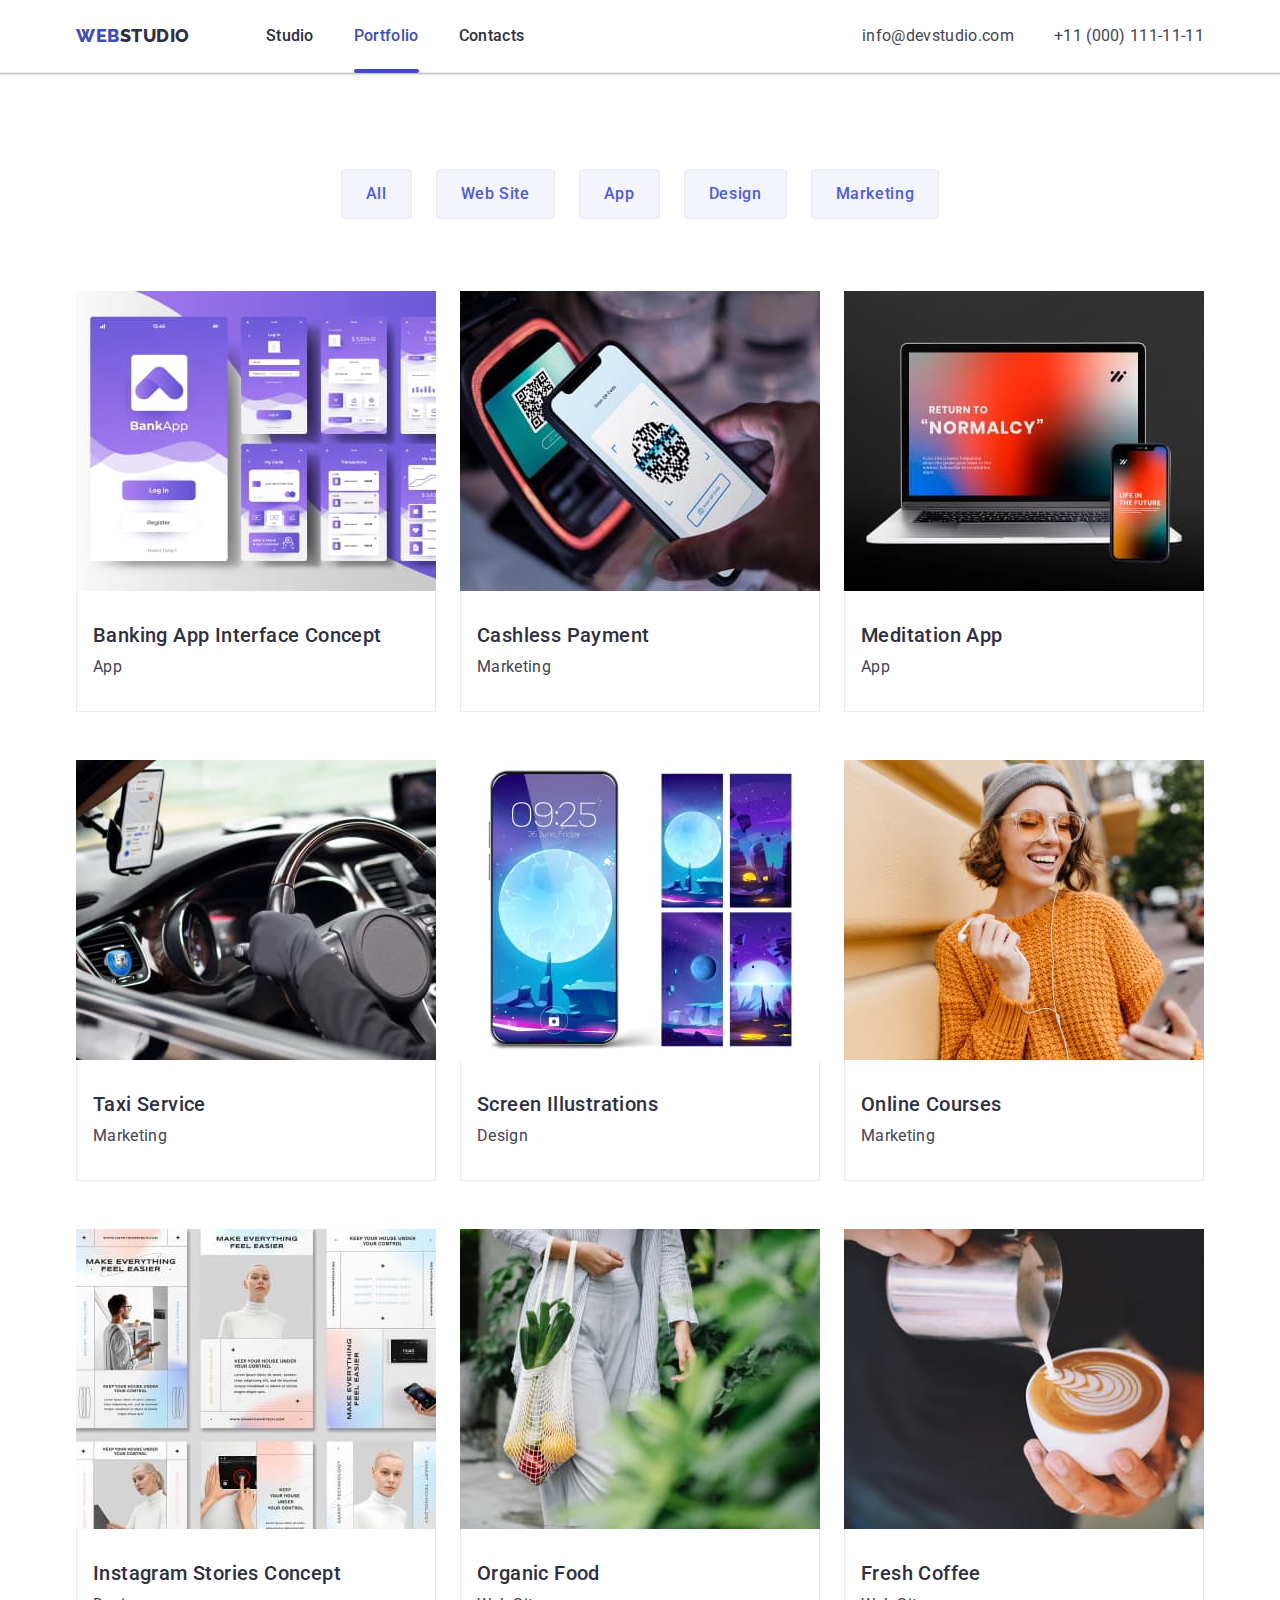
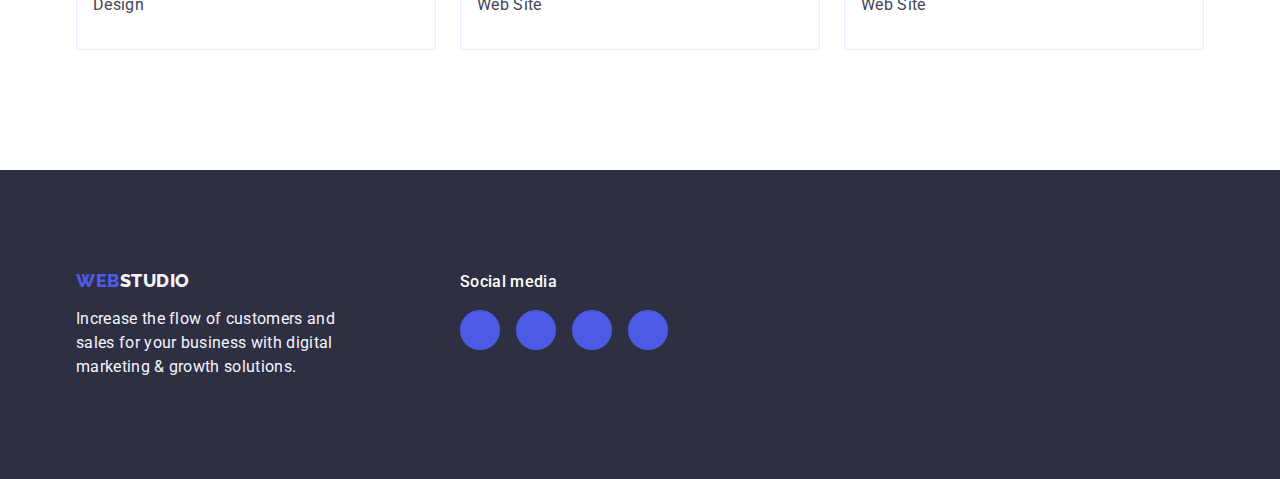
==== portfolio.html @ 86d5fe9a "Initial commit" ====
<!DOCTYPE html>
<html lang="en">

<head>
    <meta charset="UTF-8">
    <meta name="viewport" content="width=device-width, initial-scale=1.0">
    <title>Portfolio</title>
    <link rel="stylesheet" href="https://prnt.sc/MyWbBR4emvh_">
    <link rel="stylesheet"
        href="https://cdnjs.cloudflare.com/ajax/libs/modern-normalize/2.0.0/modern-normalize.min.css">
    <link rel="stylesheet" href="./css/styles.css">
    <link rel="preconnect" href="https://fonts.googleapis.com">
    <link rel="preconnect" href="https://fonts.gstatic.com" crossorigin>
    <link href="https://fonts.googleapis.com/css2?family=Raleway:wght@800&family=Roboto:wght@400;500;700&display=swap"
        rel="stylesheet">

<body>
    <header class="header list">
        <div class="header-container container">
            <nav class="header-nav list">
                <a class="header-logo-one link" href="./index.html">Web<span class="header-logo-two">Studio</span></a>
                <ul class="header-menu list">
                    <li class="header-menu-item link"><a class="header-menu-link link" href="./index.html">Studio</a>
                    </li>
                    <li class="header-menu-item link"><a class="header-menu-link current link"
                            href="./portfolio.html">Portfolio</a></li>
                    <li class="header-menu-item link"><a class="header-menu-link link" href="">Contacts</a></li>
                </ul>
            </nav>
            <address class="header-address">
                <ul class="header-list-address list">
                    <li class="header-address-item list"><a class="header-address-link link"
                            href="mailto:info@devstudio.com">info@devstudio.com</a>
                    </li>
                    <li class="header-address-item list"><a class="header-address-link link"
                            href="tel:+110001111111">+11 (000)
                            111-11-11</a>
                    </li>
                </ul>
            </address>
        </div>
    </header>
    <main>
        <section class="section-portfolio">
            <div class="menu-container container">
                <h1 class="visually-hidden">Hidden</h1>
                <ul class="menu-list list">
                    <li class="menu-list-item list"><button type="button" class="button-portfolio">All</button></li>
                    <li class="menu-list-item list"><button type="button" class="button-portfolio">Web Site</button>
                    </li>
                    <li class="menu-list-item list"><button type="button" class="button-portfolio">App</button></li>
                    <li class="menu-list-item list"><button type="button" class="button-portfolio">Design</button></li>
                    <li class="menu-list-item list"><button type="button" class="button-portfolio">Marketing</button>
                    </li>
                </ul>

                <ul class="catalog-list list">
                    <li class="catalog">
                        <a href="#" class="catalog-link link">
                            <div class="catalog-change-container"><img src="./images/banking-app.jpg" alt="interface of apps" width="360"
                                class="catalog-image link"><p class="under-text">14 Stylish and User-Friendly App Design Concepts · Task Manager App · Calorie Tracker App · Exotic Fruit Ecommerce App ·
                                Cloud Storage App</p>
                            </div>
                            <div class="app-container">
                                <h2 class="catalog-offer">Banking App Interface Concept</h2>
                                <p class="text">App</p>
                            </div>
                        </a>
                    </li>
                    <li class="catalog">
                        <a href="#" class="catalog-link link">
                            <div class="catalog-change-container"><img src="./images/cashless-payment.jpg" alt="payment with a phone" width="360"
                                class="catalog-image link"><p class="under-text">14 Stylish and User-Friendly App Design Concepts · Task Manager App · Calorie Tracker App · Exotic Fruit Ecommerce App ·
                                Cloud Storage App</p>
                            </div>
                            <div class="app-container">
                                <h2 class="catalog-offer">Cashless Payment</h2>
                                <p class="text">Marketing</p>
                            </div>
                        </a>
                    </li>
                    <li class="catalog">
                        <a href="#" class="catalog-link link">
                            <div class="catalog-change-container"><img src="./images/meditation.jpg" alt="app on laptop to meditate" width="360"
                                class="catalog-image link"><p class="under-text">14 Stylish and User-Friendly App Design Concepts · Task Manager App · Calorie Tracker App · Exotic
                                    Fruit Ecommerce App ·
                                    Cloud Storage App</p>
                            </div>
                            <div class="app-container">
                                <h2 class="catalog-offer">Meditation App</h2>
                                <p class="text">App</p>
                            </div>
                        </a>
                    </li>
                    <li class="catalog">
                        <a href="#" class="catalog-link link">
                            <div class="catalog-change-container"><img src="./images/taxi.jpg" alt="driving a taxi" width="360" class="catalog-image link">
                                <p class="under-text">14 Stylish and User-Friendly App Design Concepts · Task Manager App · Calorie Tracker App · Exotic
                                    Fruit Ecommerce App ·
                                    Cloud Storage App</p>
                            </div>
                            <div class="app-container">
                                <h2 class="catalog-offer">Taxi Service</h2>
                                <p class="text">Marketing</p>
                            </div>
                        </a>
                    </li>
                    <li class="catalog">
                        <a href="#" class="catalog-link link">
                            <div class="catalog-change-container"><img src="./images/screen.jpg" alt="four screen illustrations and a mobile" width="360"
                                class="catalog-image link">
                                <p class="under-text">14 Stylish and User-Friendly App Design Concepts · Task Manager App · Calorie Tracker App · Exotic
                                    Fruit Ecommerce App ·
                                    Cloud Storage App</p>
                            </div>
                            <div class="app-container">
                                <h2 class="catalog-offer">Screen Illustrations</h2>
                                <p class="text">Design</p>
                            </div>
                        </a>
                    </li>
                    <li class="catalog">
                        <a href="#" class="catalog-link link">
                            <div class="catalog-change-container"><img src="./images/online-courses.jpg" alt="a woman studying online" width="360"
                                class="catalog-image link">
                                <p class="under-text">14 Stylish and User-Friendly App Design Concepts · Task Manager App · Calorie Tracker App · Exotic
                                    Fruit Ecommerce App ·
                                    Cloud Storage App</p>
                            </div>
                            <div class="app-container">
                                <h2 class="catalog-offer">Online Courses</h2>
                                <p class="text">Marketing</p>
                            </div>
                        </a>
                    </li>
                    <li class="catalog">
                        <a href="#" class="catalog-link link">
                            <div class="catalog-change-container"><img src="./images/instagram.jpg" alt="Instagram greed" width="360" class="catalog-image link">
                            <p class="under-text">14 Stylish and User-Friendly App Design Concepts · Task Manager App · Calorie Tracker App · Exotic
                                Fruit Ecommerce App ·
                                Cloud Storage App</p>
                            </div>
                            <div class="app-container">
                                <h2 class="catalog-offer">Instagram Stories Concept</h2>
                                <p class="text">Design</p>
                            </div>
                        </a>
                    </li>
                    <li class="catalog">
                        <a href="#" class="catalog-link link">
                            <div class="catalog-change-container"><img src="./images/organic-food.jpg" alt="a woman carrying organic food" width="360"
                                class="catalog-image link">
                                <p class="under-text">14 Stylish and User-Friendly App Design Concepts · Task Manager App · Calorie Tracker App · Exotic
                                    Fruit Ecommerce App ·
                                    Cloud Storage App</p>
                            </div>
                            <div class="app-container">
                                <h2 class="catalog-offer">Organic Food</h2>
                                <p class="text">Web Site</p>
                            </div>
                        </a>
                    </li>
                    <li class="catalog">
                        <a href="#" class="catalog-link link">
                            <div class="catalog-change-container"><img src="./images/fresh-coffee.jpg" alt="coffee with milk" width="360" class="catalog-image link">
                            <p class="under-text">14 Stylish and User-Friendly App Design Concepts · Task Manager App · Calorie Tracker App · Exotic
                                Fruit Ecommerce App ·
                                Cloud Storage App</p>
                            </div>
                            <div class="app-container">
                                <h2 class="catalog-offer">Fresh Coffee</h2>
                                <p class="text">Web Site</p>
                            </div>
                        </a>
                    </li>
                </ul>
            </div>
        </section>
    </main>

    <footer class="footer">
        <div class="footer-container container">
            <div class="footer-logo-division">
                <a class="footer-logo-one link" href="./index.html">Web<span class="footer-logo-two">Studio</span></a>
                <p class="footer-paragraph">Increase the flow of customers and sales for your business with digital
                    marketing &
                    growth solutions.</p>
            </div>
            <div class="socials-footer-container">
                <p class="socials-text">Social media</p>
                <ul class="socials-footer-list list">
                    <li class="socials-footer-icon">
                        <a href="#" class="socials-footer-link" target="_blank"><svg class="network-footer-icon"
                                width="24" height="24">
                                <use href="./images/icons.svg#icon-Ellipse-6"></use>
                            </svg>
                        </a>
                    </li>
                    <li class="socials-footer-icon">
                        <a href="#" class="socials-footer-link" target="_blank"><svg class="network-footer-icon"
                                width="24" height="24">
                                <use href="./images/icons.svg#icon-Ellipse-5"></use>
                            </svg>
                        </a>
                    </li>
                    <li class="socials-footer-icon">
                        <a href="#" class="socials-footer-link" target="_blank"><svg class="network-footer-icon"
                                width="24" height="24">
                                <use href="./images/icons.svg#icon-Ellipse-4"></use>
                            </svg>
                        </a>
                    </li>
                    <li class="socials-footer-icon">
                        <a href="#" class="socials-footer-link" target="_blank"><svg class="network-footer-icon"
                                width="24" height="24">
                                <use href="./images/icons.svg#icon-Ellipse-7"></use>
                            </svg>
                        </a>
                    </li>
                </ul>
            </div>
        </div>
    </footer>
    <div data-modal="" class="modal-container is-hidden">
        <div class="modal">
            <button type="button" data-modal-close class="modal-button">
                <svg class="modal-icon" width="8" height="8">
                    <use href="./images/icons.svg#icon-close"></use>
                </svg>
            </button>
        </div>
    </div>
    <script src="./js/modal.js"></script>
    </body>

</html>
---- css/styles.css ----
body {
    font-family: "Roboto", sans-serif;
    color: var(--text-color);
    background-color: var(--background-color);
}

h1,
h2,
h3,
p {
    margin-top: 0;
    margin-bottom: 0;
}

ul {
    margin-top: 0;
    padding-left: 0;
    margin-bottom: 0;
}

.menu-list {
    display: flex;
    justify-content: center;
    gap: 24px;
    margin-bottom: 72px;
}

img {
    display: block;
}

.container {
    padding: 0 15px;
    width: 1158px;
    margin: 0 auto;
}

.visually-hidden {
    position: absolute;
    width: 1px;
    height: 1px;
    margin: -1px;
    border: 0;
    padding: 0;
    outline: 0;
    outline-offset: 0;
    white-space: nowrap;
    clip-path: inset(100%);
    clip: rect(0 0 0 0);
    overflow: hidden;
}

:root {
    --primary-color: #4d5ae5;
    --background-color: #FFFFFF;
    --text-color: #2e2f42;
    --button-background-color: #F4F4FD;
    --list-style: none;
    --font-weight: 500;
    --address-color: #434455;
    --button: #e7e9fc;
    --icon-color:#8e8f99;
    --footer-icon:#f4f4fd;
}

.header-logo-one {
    font-family: "Raleway", sans-serif;
    font-weight: 800;
    font-size: 18px;
    line-height: 1.17;
    letter-spacing: 0.03em;
    text-transform: uppercase;
    margin-right: 76px;
    color: #404bbf;
}

.header {
    border-bottom: 1px solid #E7E9FC;
    box-shadow: 0px 2px 1px rgba(46, 47, 66, 0.08), 0px 1px 1px rgba(46, 47, 66, 0.16), 0px 1px 6px rgba(46, 47, 66, 0.08);
}

.header-logo-two {
    font-family: "Raleway", sans-serif;
    font-weight: 800;
    font-size: 18px;
    line-height: 1.17;
    letter-spacing: 0.03em;
    text-transform: uppercase;
    color: var(--text-color);
}

h3 {
    display: block;
    font-size: 1.17em;
    margin-block-start: 1em;
    margin-block-end: 1em;
    margin-inline-start: 0px;
    margin-inline-end: 0px;
    font-weight: 500;
}

.link {
    text-decoration: none;
}

.header-menu {
    display: flex;
    gap: 40px;
}

.header-nav {
    display: flex;
    align-items: center;
    text-align: left;
}

.current::after {
    content: '';
    position: absolute;
    left: 0;
    bottom: -1px;
    height: 4px;  
    width: 100%;  
    background-color: #404bbf;
    border-radius: 2px;
}


.header-container {
    display: flex;
    max-width: 1158px;
    width: auto;
    align-items: center;
    justify-content: center;
    text-align: center;
    align-items: center;
}

.header-studio-container {
    max-width: 1158px;
    width: auto;
    align-items: center;
    justify-content: center;
    text-align: center;
}

.header-list-address {
    display: flex;
    gap: 40px;
}

.header-menu-item {
    display: flex;
    font-weight: 500;
    line-height: 1.5;
    color: var(--text-color);
}

.header-menu-item:hover {
    font-weight: 500;
    font-size: 16px;
    line-height: 1.5;
    letter-spacing: 0.02em;
    color: #2e2f42;
}

.button-portfolio {
    display: flex;
    border: 1px solid var(--button);
    width: auto;
    border-radius: 4px;
    padding: 12px 24px 12px 24px;
    color: #4D5AE5;
    font-size: 16px;
    font-weight: 500;
    cursor: pointer;
    text-align: center;
    background-color: var(--button-background-color);
    font-family: "Roboto", sans-serif;
    line-height: 1.5;
    letter-spacing: 0.04em;
    transition: color 250ms cubic-bezier(0.4, 0, 0.2, 1),
        background-color 250ms cubic-bezier(0.4, 0, 0.2, 1),
        border-color 250ms cubic-bezier(0.4, 0, 0.2, 1),
        box-shadow 250ms cubic-bezier(0.4, 0, 0.2, 1);
}

.list {
    list-style: none;
}

.header-menu-link {
    letter-spacing: 0.02em;
    padding: 24px 0 24px;
    display: block;
    transition: color 250ms cubic-bezier(0.4, 0, 0.2, 1);
    position: relative;
    color: #2E2F42;
    width: 100%;
}
.header-menu-link.current {
    color: #404bbf;
}

.header-menu-link:hover,
.header-menu-link:focus {
    color: #404bbf;
}

.header-address-item {
    color: var(--address-color);
    line-height: 1.5;
    letter-spacing: 0.02em;
    font-style: normal;
}

.header-address-link {
    letter-spacing: 0.02em;
    color: var(--address-color);
    text-decoration: none;
    font-style: normal;
    display: block;
    padding-top: 24px;
    padding-bottom: 24px;
    transition: color 250ms cubic-bezier(0.4, 0, 0.2, 1);
}

.header-address-item:hover {
    color: #404bbf;
}

.header-address-link:hover {
    color: #404bbf;
}

.header-address-link:focus {
    color: #404bbf;
}

.address {
    font-style: normal;
}

.text {
    color: #434455;
    line-height: 1.5;
    letter-spacing: 0.02em;
    justify-content: left;
    text-align: left;
    margin-bottom: 0;
}

.section-portfolio {
    padding-top: 96px;
    padding-bottom: 120px;
}

.text-team {
    color: #434455;
    size: 16px;
    line-height: 1.5;
    letter-spacing: 0.02em;
    justify-content: center;
    text-align: center;
    margin-bottom: 8px;
}

.section-one {
    background-color: var(--text-color);
    text-align: center;
    padding: 188px 0 188px;
    background-position: center;
    background-size: cover;
    max-width: 1440px;
    margin: 0 auto;
    background-image: linear-gradient(rgba(46, 47, 66, 0.7),
            rgba(46, 47, 66, 0.7)),url(../images/people-office.jpg);
    background-repeat: no-repeat;
}

.section-two {
    padding: 120px 0 120px;
}

.offer-list-menu {
    display: flex;
    gap: 24px;
}

.section-three {
    padding-bottom: 120px;
}

.section-four {
    background-color: #F4F4FD;
    padding: 120px 0 120px
}

.second-header-team {
    font-size: 36px;
    line-height: 1.11;
    text-align: center;
    letter-spacing: 0.02em;
    text-transform: capitalize;
    color: var(--text-color);
    justify-content: center;
    margin-bottom: 72px;
}

.second-header-customers {
    font-size: 36px;
    line-height: 1.11;
    text-align: center;
    letter-spacing: 0.02em;
    text-transform: capitalize;
    color: var(--text-color);
    justify-content: center;
    margin-bottom: 72px;
}

.offer-list-staff {
    display: flex;
    gap: 24px;
}

.main-header {
    font-size: 56px;
    line-height: 1.07;
    text-align: center;
    justify-content: center;
    letter-spacing: 0.02em;
    color: #ffffff;
    max-width: 496px;
    margin-bottom: 48px;
    margin-left: auto;
    margin-right: auto;

}

.offer-studio-team {
    text-align: center;
    margin-bottom: 8px;
    margin-top: 0;
}

.offer-studio {
    margin-bottom: 0px;
    color: #2E2F42;
    font-size: 20px;
    font-weight: 500;
    line-height: 1.2;
    /* 24/20 */
    letter-spacing: 0.02em;
    text-align: left;
    justify-content: center;
}

.button-portfolio:hover {
    background: #404BBF;
    border: 1px solid transparent;
    font: #FFFFFF;
    box-shadow: 0px 3px 1px rgba(0, 0, 0, 0.1), 0px 2px 1px rgba(0, 0, 0, 0.08), 0px 2px 2px rgba(0, 0, 0, 0.12);
    color: #FFFFFF;
    /* Text color when hovering */
}

.button-portfolio:focus {
    color: #FFFFFF;
    border: 1px solid transparent;
    background-color: #404BBF;
    box-shadow: 0px 3px 1px rgba(0, 0, 0, 0.1), 0px 2px 1px rgba(0, 0, 0, 0.08), 0px 2px 2px rgba(0, 0, 0, 0.12);
}


.header-address {
    font-style: normal;
    margin-left: auto;
}

.strategy-container{
    display: flex;
    align-items: center;
    justify-content: center;
    height: 112px;
    background-color: #f4f4fd;
    border-radius: 4px;
    margin-bottom: 8px;
}
.button-web-studio {
    display: block;
    background-color: #4D5AE5;
    font-family: "Roboto", sans-serif;
    font-weight: 500;
    font-size: 16px;
    line-height: 1.5;
    letter-spacing: 0.04em;
    transition: background-color 250ms cubic-bezier(0.4, 0, 0.2, 1);
    color: #ffffff;
    cursor: pointer;
    min-width: 169px;
    height: 56px;
    border: none;
    border-radius: 4px;
    margin-left: auto;
    margin-right: auto;
}

.button-web-studio:hover {
    background-color: #404BBF;
}

.button-web-studio:focus {
    background-color: #404BBF;
}

.footer-paragraph {
    line-height: 1.5;
    letter-spacing: 0.02em;
    max-width: 264px;
    margin-bottom: 0;
}

.team-member-list {
    background-color: #FFFFFF;
    width: calc((100% - 72px) / 4);
    border-radius: 0px 0px 4px 4px;
    box-shadow: 0px 1px 6px rgba(46, 47, 66, 0.08),
        0px 1px 1px rgba(46, 47, 66, 0.16),
        0px 2px 1px rgba(46, 47, 66, 0.08);
}

.team-member {
    gap: 24px;
    display: flex;
}

.main-header-portfolio {
    display: none;
}

.offer-list {
    width: calc((100% - 72px) / 4)
}

.offer-list-item {
    width: calc((100% - 48px) / 3);
}

.team-container {
    padding: 32px 0;
}

.offer-photo-container {
    background-color: #F4F4FD;
    text-align: center;
    justify-content: center;
    flex-direction: row;
}

.catalog {
    width: calc((100% - 48px) / 3);
    transition: box-shadow 250ms cubic-bezier(0.4, 0, 0.2, 1);
    display: block;  

}
.catalog-link{
    display: block;
    transition: box-shadow 250ms cubic-bezier(0.4, 0, 0.2, 1);
}
.catalog-link:hover, 
.catalog-link:focus {
    box-shadow: 0px 1px 6px rgba(46, 47, 66, 0.08), 0px 1px 1px rgba(46, 47, 66, 0.16), 0px 2px 1px rgba(46, 47, 66, 0.08); 
    
}

.catalog-list {
    display: flex;
    column-gap: 24px;
    flex-wrap: wrap;
    row-gap: 48px;
}
.catalog-change-container{
    position: relative;
    overflow: hidden;
}

.app-container {
    padding: 32px 16px;
    border: 1px solid #e7e9fc;
    border-top: none;
}

.catalog-offer {
    font-weight: 500;
    font-size: 20px;
    line-height: 1.2;
    letter-spacing: 0.02em;
    color: var(--text-color);
    margin-bottom: 8px
}


.customer-icons-list {
    display: flex;
    gap: 24px;
    justify-content: center;
    text-align: center;
}
.under-text {
    position: absolute;
    top: 0;
    font-size: 16px;
    line-height: 1.5;
    letter-spacing: 0.02em;
    color: var(--footer-icon);
    padding: 40px 32px;
    background-color: #4d5ae5;
    height: 100%;
    width: 100%;
    transform: translateY(100%);
    transition: transform 250ms cubic-bezier(0.4, 0, 0.2, 1);
}
.customers-item{
   height: 88px;
   width:calc((100%-120px) / 6);
   color: var(--icon-color);
}

.customers-link {
    border: 1px solid rgba(142, 143, 153, 1);
    border-radius: 4px;
    width: 100%;
    height: 100%;
    justify-content: center;
    display: flex;
    fill: currentColor;
    align-items: center;
    transition: border-color 250ms cubic-bezier(0.4, 0, 0.2, 1),
        color 250ms cubic-bezier(0.4, 0, 0.2, 1);
    color:var(--icon-color)
}

.customers-link:hover, .customers-link:focus{
    border-color: #404bbf;
    color: #404bbf;
}

.customers{
    padding-top: 120px;
    padding-bottom: 120px;
}
.footer {
    color: #F4F4FD;
    size: 16px;
    line-height: 133.333333%;
    background-color: #2E2F42;
    padding: 100px 0 100px;
}
.socials-icons{
    display: flex;
    justify-content: center;
    margin: 0;
    gap: 24px;
}
.social-item {
    width: 40px;
    height: 40px;
}

.social-media{
    width: 100%;
    height: 100%;
    background-color:var(--primary-color);
    border-radius: 50%;
    display: flex;
    align-items: center;
    justify-content: center;
    transition: background-color 250ms cubic-bezier(0.4, 0, 0.2, 1);
}
.social-media:hover{
    background-color: #404bbf;
}
.social-media:focus{
    background-color: #404bbf;
}
.footer-logo-one {
    color: #4D5AE5;
    font-family: "Raleway", sans-serif;
    font-weight: 800;
    font-size: 18px;
    line-height: 1.17;
    letter-spacing: 0.03em;
    text-transform: uppercase;
    display: inline-block;
    margin-bottom: 16px;
}

.footer-logo-two {
    color: #f4f4fd;
    font-family: "Raleway", sans-serif;
    font-weight: 800;
    font-size: 18px;
    line-height: 1.17;
    letter-spacing: 0.03em;
    text-transform: uppercase;
}

.footer-container {
    display: flex;
    align-items: baseline;
}
.footer-logo-division {
    margin-right: 120px;
}

.socials-text{
    font-weight: 500;
    font-size: 16px;
    line-height: 1.5;
    letter-spacing: 0.02em;
    color:var(--background-color);
    margin-bottom: 16px;
}


.socials-footer-link {
    width: 100%;
    height: 100%;
    background-color: #4d5ae5;
    border-radius: 50%;
    display: flex;
    align-items: center;
    justify-content: center;
    transition: background-color 250ms cubic-bezier(0.4, 0, 0.2, 1);
    text-decoration: none;
    color: #ffffff;
}


.socials-footer-link:hover,
.socials-footer-link:focus {
    background-color: #31d0aa;
}



.socials-footer-list{
    display: flex;
    gap: 16px;
    width: 100%;
}

.socials-footer-icon {
    width: 40px;
    height: 40px;
}
.modal-container{
    position: fixed;
    top: 0;
    left: 0;
    width: 100%;
    height: 100%;
    background-color: rgba(46, 47, 66, 0.4);
    transition: opacity 250ms cubic-bezier(0.4, 0, 0.2, 1), visibility 250ms cubic-bezier(0.4, 0, 0.2, 1);
}
.is-hidden{
    opacity: 0;
    visibility: hidden;
    pointer-events: none;
}

.modal-button:focus {
    background-color: #404bbf;
    border: none;
    outline: none;
    fill: #ffffff;
}
.modal-button:hover {
    background-color: #404bbf;
    border: none;
    fill: #ffffff;
}

.modal-icon {
    transition: fill 250ms cubic-bezier(0.4, 0, 0.2, 1);
}

.modal {
    position: absolute;
    top: 50%;
    left: 50%;
    transform: translate(-50%, -50%) scale(1);
    width: 408px;
    min-height: 584px;
    background: #fcfcfc;
    box-shadow: 0px 1px 1px rgba(0, 0, 0, 0.14), 0px 1px 3px rgba(0, 0, 0, 0.12), 0px 2px 1px rgba(0, 0, 0, 0.2);
    border-radius: 4px;
    transition: transform 250ms cubic-bezier(0.4, 0, 0.2, 1);
}

.modal-button{
    position: absolute;
    top: 24px;
    right: 24px;
    height: 24px;
    width: 24px;
    border-radius: 50%;
    display: flex;
    align-items: center;
    justify-content: center;
    background-color: #e7e9fc;
    border: 1px solid rgba(0, 0, 0, 0.1);
    padding: 0;
    cursor: pointer;
    transition: background-color 250ms cubic-bezier(0.4, 0, 0.2, 1), border 250ms cubic-bezier(0.4, 0, 0.2, 1);
}
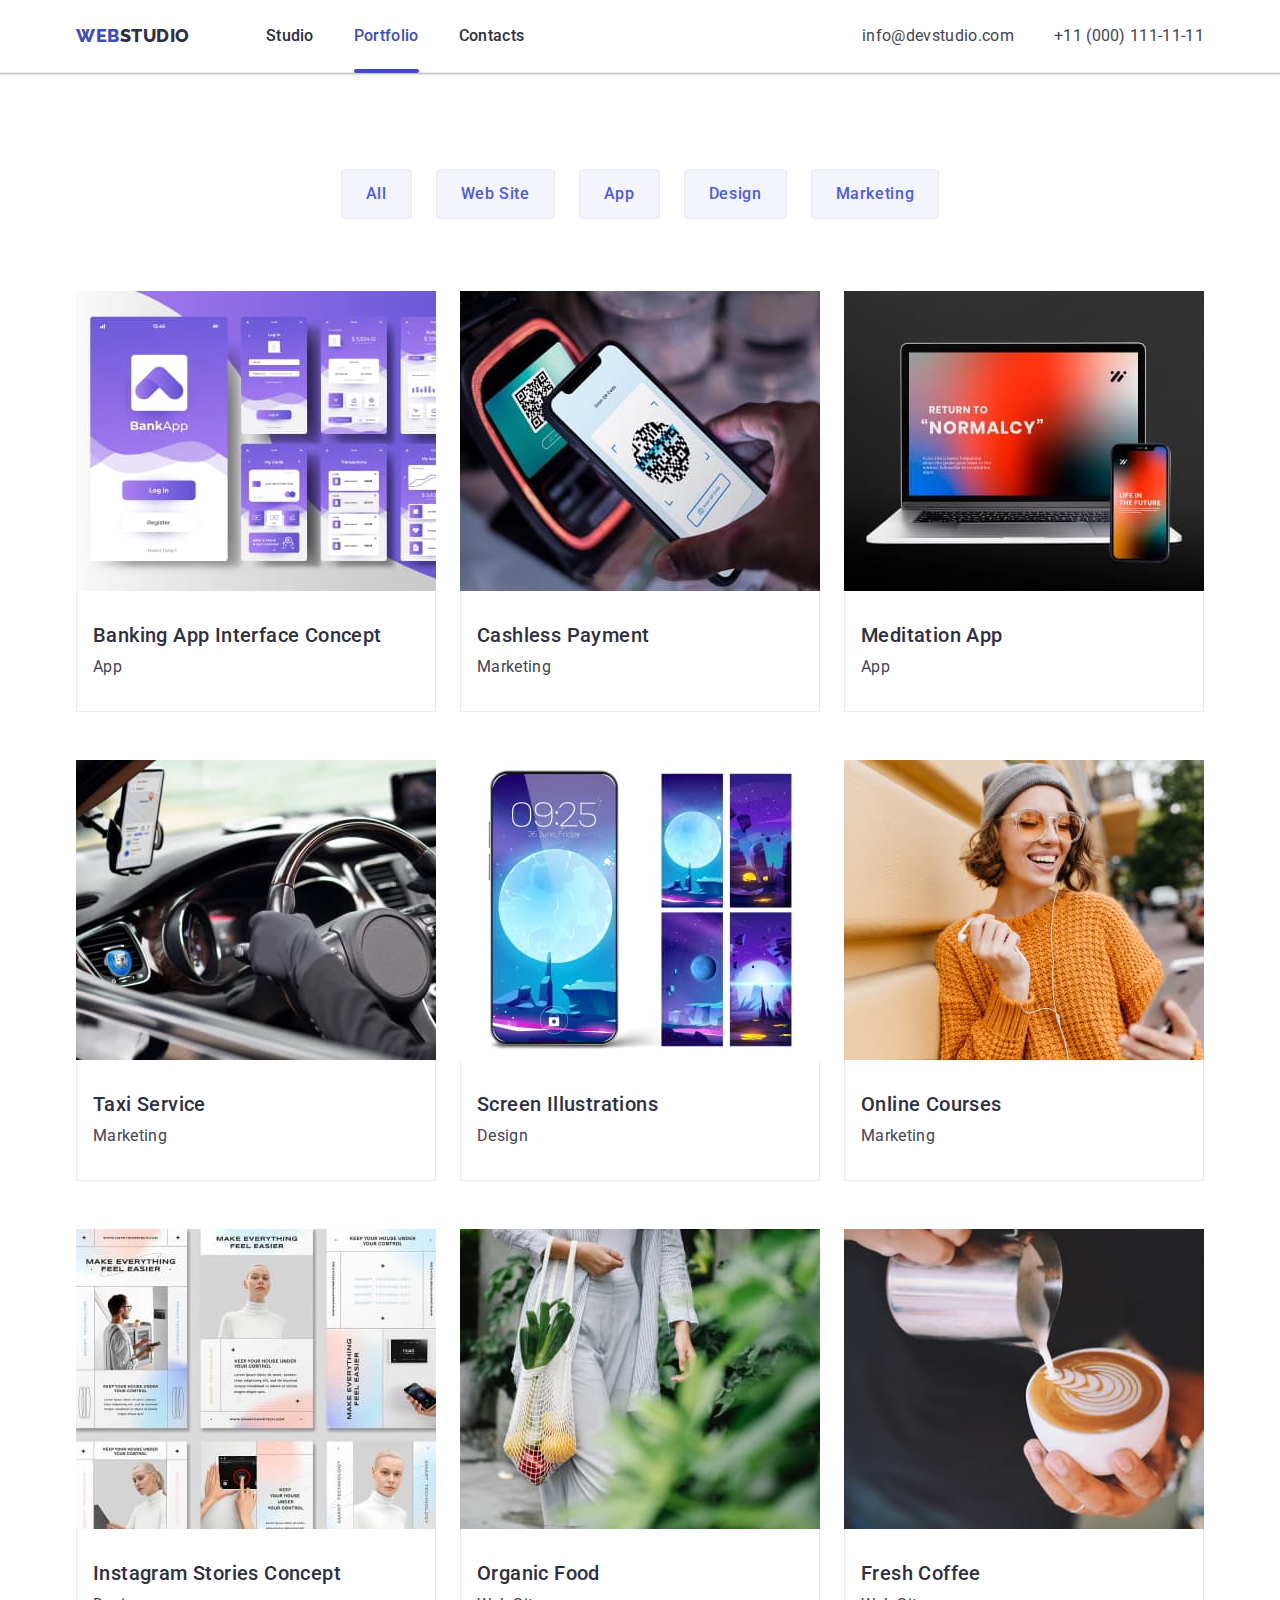
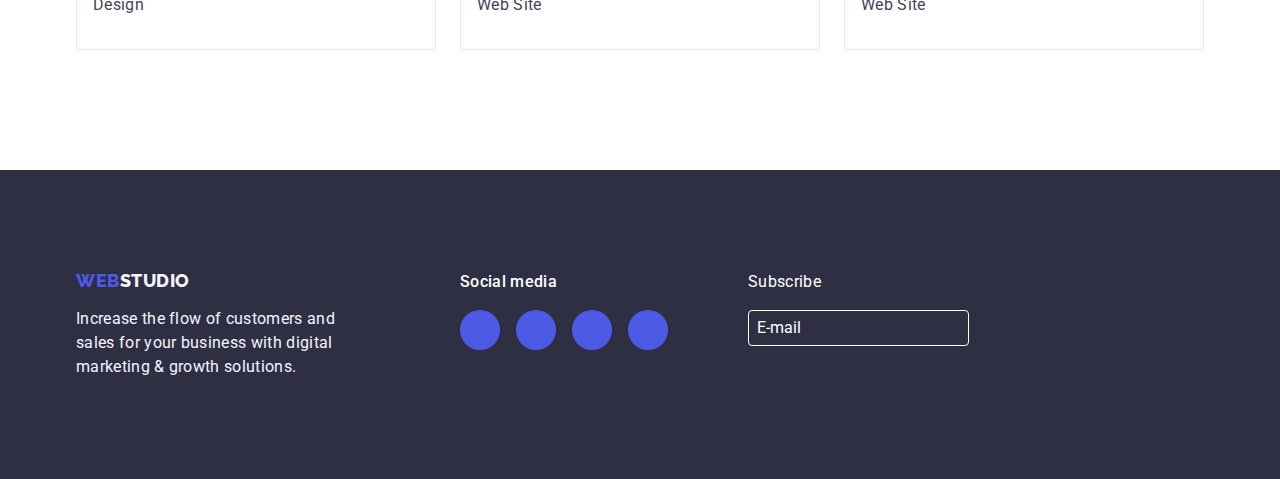
==== commit 14452c9a: "footer help" ====
--- a/portfolio.html
+++ b/portfolio.html
@@ -219,6 +219,10 @@
                     </li>
                 </ul>
             </div>
+            <label class="subscribe">
+                Subscribe
+                <input class="subscribe-field" type="email" name="email" placeholder="E-mail" />
+            </label>
         </div>
     </footer>
     <div data-modal="" class="modal-container is-hidden">
--- a/css/styles.css
+++ b/css/styles.css
@@ -663,6 +663,52 @@
     background-color: rgba(46, 47, 66, 0.4);
     transition: opacity 250ms cubic-bezier(0.4, 0, 0.2, 1), visibility 250ms cubic-bezier(0.4, 0, 0.2, 1);
 }
+
+.subscribe {
+    display: flex;
+    flex-direction: column;
+    margin-left: 80px;
+    gap: 16px;
+    font-size: 16px;
+    line-height: 1.5;
+    letter-spacing: 0.02em;
+    color: var(--background-color);
+}
+
+.subscribe-field {
+    background-color: #2E2F42;
+    border: 1px solid #FFFFFF;
+    border-radius: 4px;
+    padding: 8px;
+    font-weight: 400;
+}
+
+.subscribe-field::placeholder {
+    color: #FFFFFF;
+}
+
+.subscribe-button {
+    border: 1px;
+    border-radius: 4px;
+    background-color: #4D5AE5;
+    color: #FFFFFF;
+    display: block;
+    font-family: "Roboto", sans-serif;
+    font-weight: 500;
+    font-size: 16px;
+    line-height: 1.5;
+    letter-spacing: 0.04em;
+    transition: background-color 250ms cubic-bezier(0.4, 0, 0.2, 1);
+    cursor: pointer;
+    padding-bottom: 8px;
+    padding-left: 24px;
+    padding-right: 16px;
+    padding-top: 8px
+}
+
+.subscribe-form{
+    display:flex;
+}
 .is-hidden{
     opacity: 0;
     visibility: hidden;
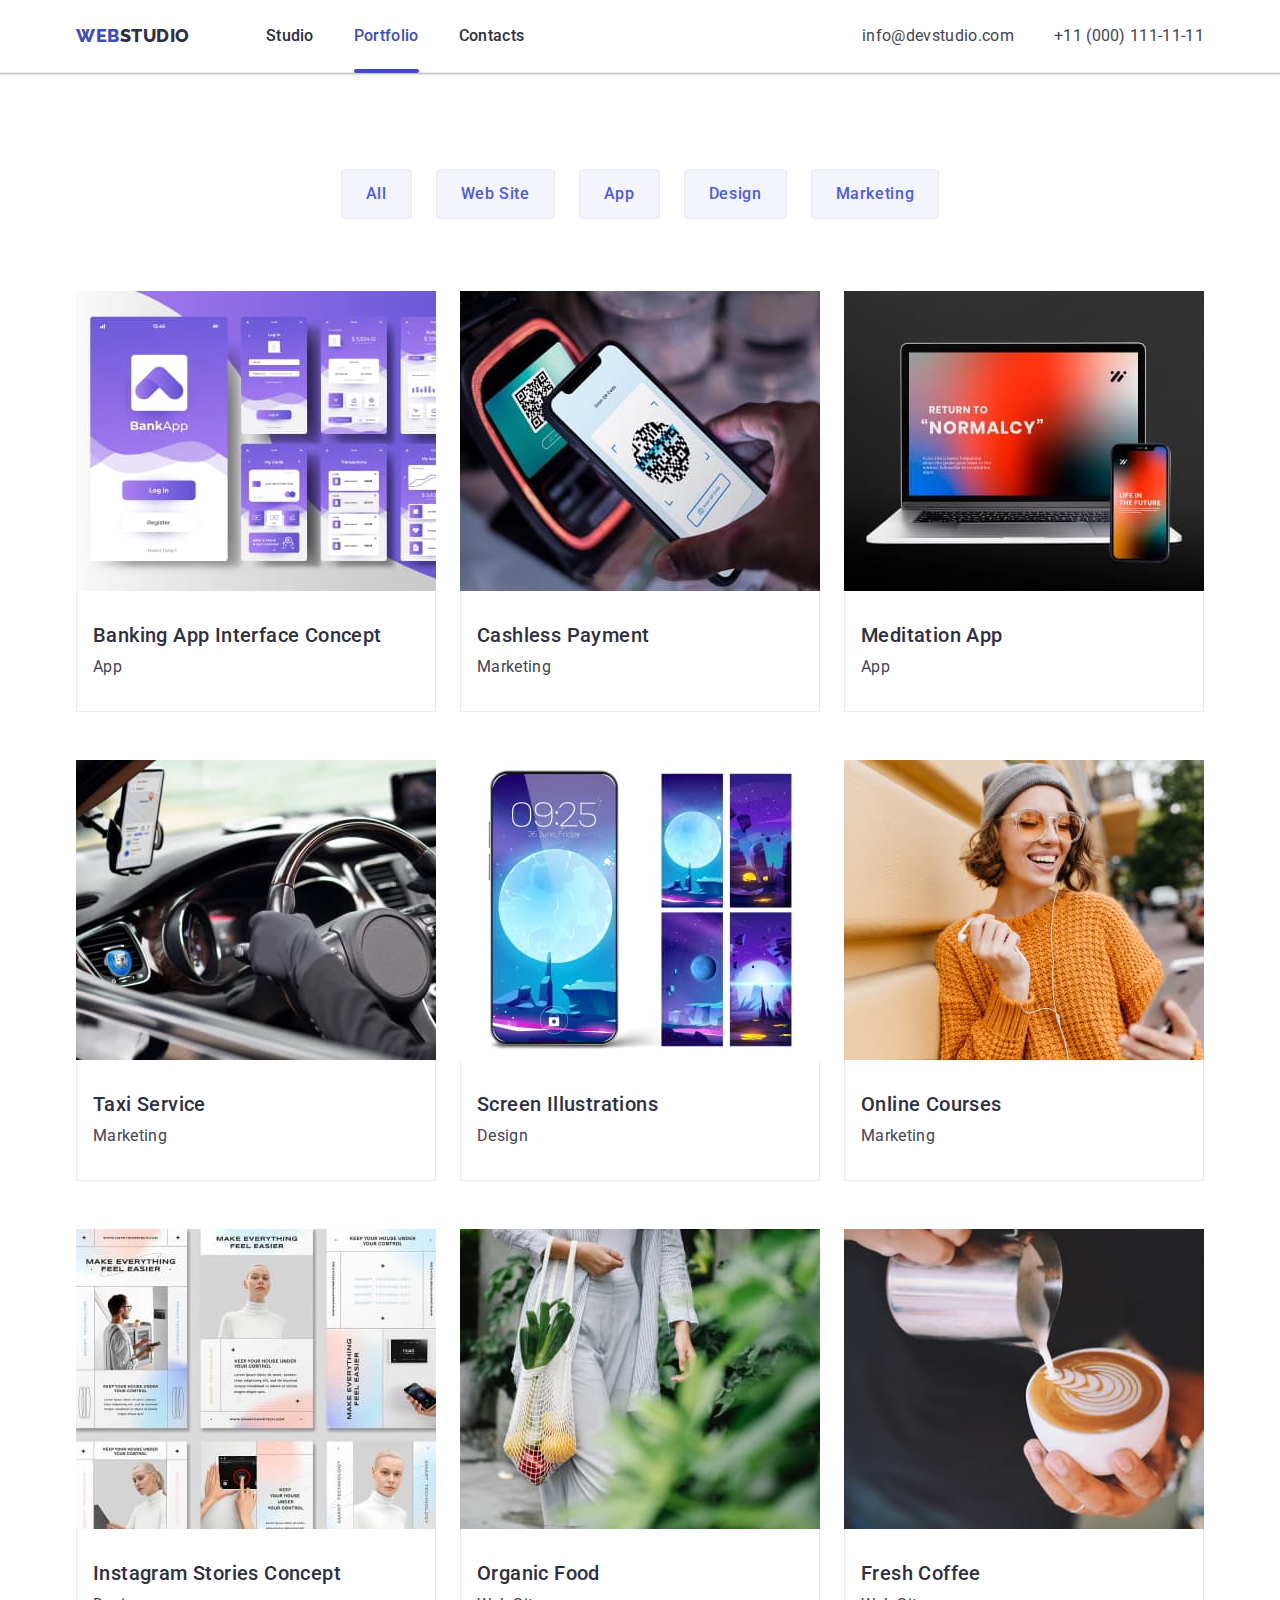
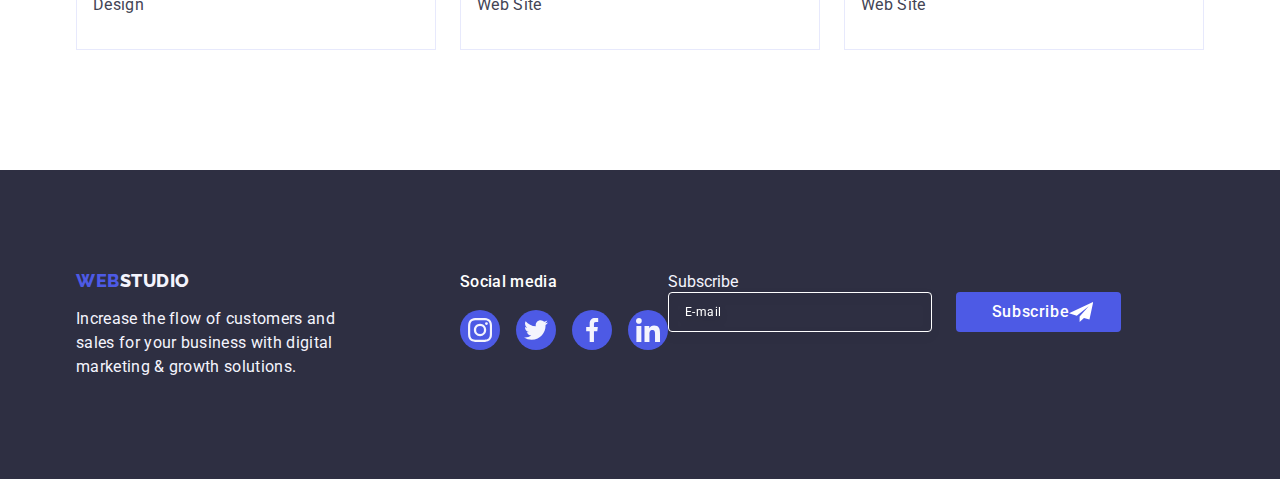
==== commit c0ff81b2: "subscribe field" ====
--- a/portfolio.html
+++ b/portfolio.html
@@ -190,39 +190,48 @@
                 <p class="socials-text">Social media</p>
                 <ul class="socials-footer-list list">
                     <li class="socials-footer-icon">
-                        <a href="#" class="socials-footer-link" target="_blank"><svg class="network-footer-icon"
-                                width="24" height="24">
-                                <use href="./images/icons.svg#icon-Ellipse-6"></use>
-                            </svg>
-                        </a>
-                    </li>
-                    <li class="socials-footer-icon">
-                        <a href="#" class="socials-footer-link" target="_blank"><svg class="network-footer-icon"
-                                width="24" height="24">
-                                <use href="./images/icons.svg#icon-Ellipse-5"></use>
-                            </svg>
-                        </a>
-                    </li>
-                    <li class="socials-footer-icon">
-                        <a href="#" class="socials-footer-link" target="_blank"><svg class="network-footer-icon"
-                                width="24" height="24">
-                                <use href="./images/icons.svg#icon-Ellipse-4"></use>
-                            </svg>
-                        </a>
-                    </li>
-                    <li class="socials-footer-icon">
-                        <a href="#" class="socials-footer-link" target="_blank"><svg class="network-footer-icon"
-                                width="24" height="24">
-                                <use href="./images/icons.svg#icon-Ellipse-7"></use>
-                            </svg>
-                        </a>
-                    </li>
-                </ul>
-            </div>
-            <label class="subscribe">
-                Subscribe
-                <input class="subscribe-field" type="email" name="email" placeholder="E-mail" />
-            </label>
+                        <a href="#" class="socials-footer-link" target="_blank"><svg class="network-footer-icon" width="24"
+                                height="24">
+                                <use href="./images/icons.svg#icon-instagram-2"></use>
+                            </svg>
+                        </a>
+                    </li>
+                    <li class="socials-footer-icon">
+                        <a href="#" class="socials-footer-link" target="_blank"><svg class="network-footer-icon" width="24"
+                                height="24">
+                                <use href="./images/icons.svg#icon-twitter-1"></use>
+                            </svg>
+                        </a>
+                    </li>
+                    <li class="socials-footer-icon">
+                        <a href="#" class="socials-footer-link" target="_blank"><svg class="network-footer-icon" width="24"
+                                height="24">
+                                <use href="./images/icons.svg#icon-facebook-1">
+                                </use>
+                            </svg>
+                        </a>
+                    </li>
+                    <li class="socials-footer-icon">
+                        <a href="#" class="socials-footer-link" target="_blank"><svg class="network-footer-icon" width="24"
+                                height="24">
+                                <use href="./images/icons.svg#icon-linkedin-1"></use>
+                            </svg>
+                        </a>
+                    </li>
+                </ul>
+            </div>
+            <div class="subscribe-container">
+                <p class="subsribe-text">Subscribe</p>
+                <form class="subscribe-form">
+                    <label class="subscribe">
+                        <input class="subscribe-field" type="email" name="email" placeholder="E-mail" />
+                    </label>
+                    <button class="subscribe-button" type="submit">Subscribe <svg class="send-footer-icon" width="24"
+                            height="24">
+                            <use href="./images/icons.svg#icon-icon-send"></use>
+                        </svg></button>
+                </form>
+            </div>
         </div>
     </footer>
     <div data-modal="" class="modal-container is-hidden">
--- a/css/styles.css
+++ b/css/styles.css
@@ -522,10 +522,18 @@
 }
 .customers-item{
    height: 88px;
-   width:calc((100%-120px) / 6);
+   width: calc((100% - 120px) / 6);
    color: var(--icon-color);
 }
 
+.subscribe-text {
+    margin-bottom: 16px;
+    font-weight: 500;
+    font-size: 16px;
+    line-height: 1.5;
+    letter-spacing: 0.02em;
+    color: #ffffff;
+}
 .customers-link {
     border: 1px solid rgba(142, 143, 153, 1);
     border-radius: 4px;
@@ -664,23 +672,21 @@
     transition: opacity 250ms cubic-bezier(0.4, 0, 0.2, 1), visibility 250ms cubic-bezier(0.4, 0, 0.2, 1);
 }
 
-.subscribe {
-    display: flex;
-    flex-direction: column;
-    margin-left: 80px;
-    gap: 16px;
-    font-size: 16px;
-    line-height: 1.5;
-    letter-spacing: 0.02em;
-    color: var(--background-color);
-}
+
 
 .subscribe-field {
-    background-color: #2E2F42;
+    background-color: transparent;
     border: 1px solid #FFFFFF;
     border-radius: 4px;
-    padding: 8px;
+    width: 264px;
+    height: 40px;
     font-weight: 400;
+    font-size: 12px;
+    line-height: 1.5;
+    letter-spacing: 0.04em;
+    padding-left: 16px;
+    filter: drop-shadow(0px 4px 4px rgba(0, 0, 0, 0.15));
+
 }
 
 .subscribe-field::placeholder {
@@ -692,7 +698,11 @@
     border-radius: 4px;
     background-color: #4D5AE5;
     color: #FFFFFF;
-    display: block;
+    display: flex;
+    justify-content: center;
+    align-items: center;
+    min-width: 165px;
+    height: 40px;
     font-family: "Roboto", sans-serif;
     font-weight: 500;
     font-size: 16px;
@@ -708,6 +718,7 @@
 
 .subscribe-form{
     display:flex;
+    gap: 24px
 }
 .is-hidden{
     opacity: 0;
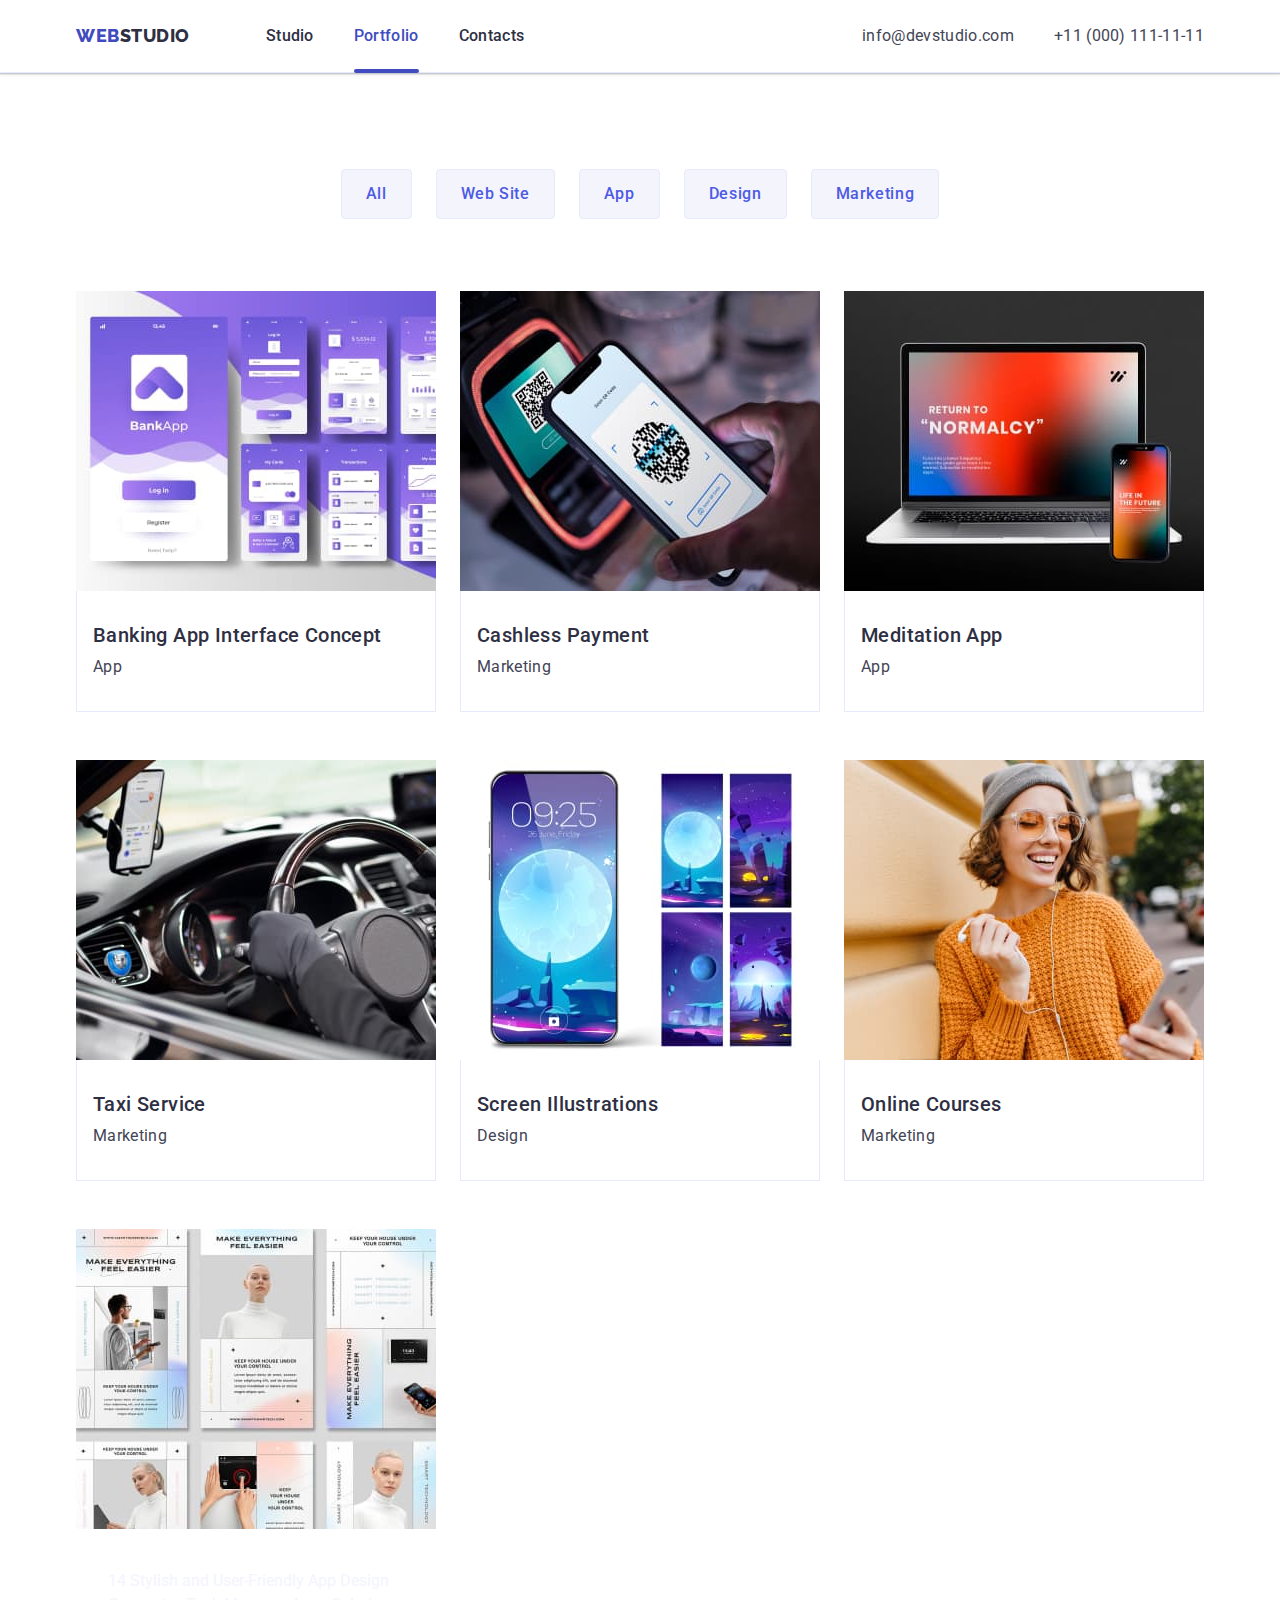
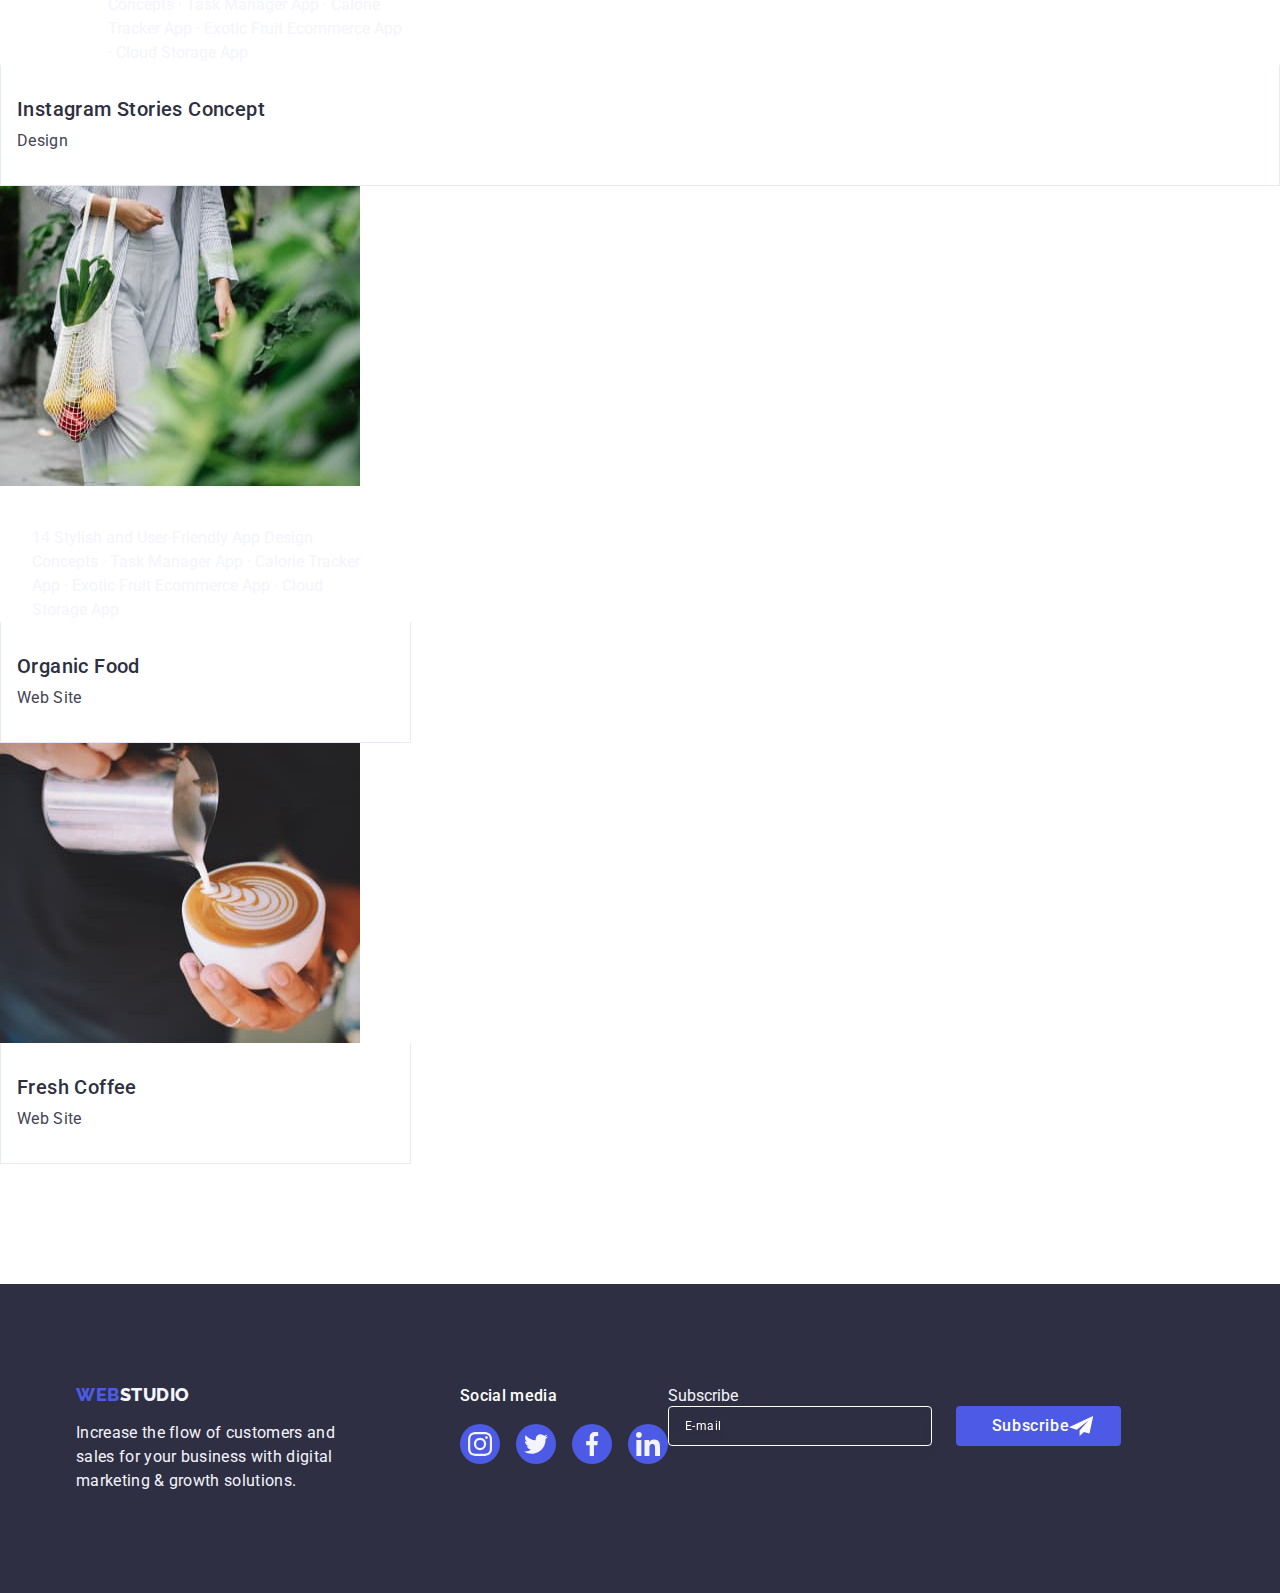
==== commit c4818819: "overlay" ====
--- a/portfolio.html
+++ b/portfolio.html
@@ -58,8 +58,11 @@
                     <li class="catalog">
                         <a href="#" class="catalog-link link">
                             <div class="catalog-change-container"><img src="./images/banking-app.jpg" alt="interface of apps" width="360"
-                                class="catalog-image link"><p class="under-text">14 Stylish and User-Friendly App Design Concepts · Task Manager App · Calorie Tracker App · Exotic Fruit Ecommerce App ·
-                                Cloud Storage App</p>
+                                class="catalog-image link">
+                                <div class="overlay">
+                                    <p class="under-text">14 Stylish and User-Friendly App Design Concepts · Task Manager App · Calorie Tracker App ·
+                                        Exotic Fruit Ecommerce App · Cloud Storage App</p>
+                                </div>
                             </div>
                             <div class="app-container">
                                 <h2 class="catalog-offer">Banking App Interface Concept</h2>
@@ -70,8 +73,10 @@
                     <li class="catalog">
                         <a href="#" class="catalog-link link">
                             <div class="catalog-change-container"><img src="./images/cashless-payment.jpg" alt="payment with a phone" width="360"
-                                class="catalog-image link"><p class="under-text">14 Stylish and User-Friendly App Design Concepts · Task Manager App · Calorie Tracker App · Exotic Fruit Ecommerce App ·
+                                class="catalog-image link">
+                                <div class="overlay"><p class="under-text">14 Stylish and User-Friendly App Design Concepts · Task Manager App · Calorie Tracker App · Exotic Fruit Ecommerce App ·
                                 Cloud Storage App</p>
+                            </div>
                             </div>
                             <div class="app-container">
                                 <h2 class="catalog-offer">Cashless Payment</h2>
@@ -82,9 +87,12 @@
                     <li class="catalog">
                         <a href="#" class="catalog-link link">
                             <div class="catalog-change-container"><img src="./images/meditation.jpg" alt="app on laptop to meditate" width="360"
-                                class="catalog-image link"><p class="under-text">14 Stylish and User-Friendly App Design Concepts · Task Manager App · Calorie Tracker App · Exotic
-                                    Fruit Ecommerce App ·
-                                    Cloud Storage App</p>
+                                class="catalog-image link">
+                                <div class="overlay">
+                                <p class="under-text">14 Stylish and User-Friendly App Design Concepts · Task Manager App · Calorie Tracker App · Exotic
+                                    Fruit Ecommerce App ·
+                                    Cloud Storage App</p>
+                            </div>
                             </div>
                             <div class="app-container">
                                 <h2 class="catalog-offer">Meditation App</h2>
@@ -95,9 +103,11 @@
                     <li class="catalog">
                         <a href="#" class="catalog-link link">
                             <div class="catalog-change-container"><img src="./images/taxi.jpg" alt="driving a taxi" width="360" class="catalog-image link">
-                                <p class="under-text">14 Stylish and User-Friendly App Design Concepts · Task Manager App · Calorie Tracker App · Exotic
-                                    Fruit Ecommerce App ·
-                                    Cloud Storage App</p>
+                                <div class="overlay">
+                                <p class="under-text">14 Stylish and User-Friendly App Design Concepts · Task Manager App · Calorie Tracker App · Exotic
+                                    Fruit Ecommerce App ·
+                                    Cloud Storage App</p>
+                            </div>
                             </div>
                             <div class="app-container">
                                 <h2 class="catalog-offer">Taxi Service</h2>
@@ -109,9 +119,11 @@
                         <a href="#" class="catalog-link link">
                             <div class="catalog-change-container"><img src="./images/screen.jpg" alt="four screen illustrations and a mobile" width="360"
                                 class="catalog-image link">
-                                <p class="under-text">14 Stylish and User-Friendly App Design Concepts · Task Manager App · Calorie Tracker App · Exotic
-                                    Fruit Ecommerce App ·
-                                    Cloud Storage App</p>
+                                <div class="overlay">
+                                <p class="under-text">14 Stylish and User-Friendly App Design Concepts · Task Manager App · Calorie Tracker App · Exotic
+                                    Fruit Ecommerce App ·
+                                    Cloud Storage App</p>
+                            </div>
                             </div>
                             <div class="app-container">
                                 <h2 class="catalog-offer">Screen Illustrations</h2>
@@ -123,9 +135,11 @@
                         <a href="#" class="catalog-link link">
                             <div class="catalog-change-container"><img src="./images/online-courses.jpg" alt="a woman studying online" width="360"
                                 class="catalog-image link">
-                                <p class="under-text">14 Stylish and User-Friendly App Design Concepts · Task Manager App · Calorie Tracker App · Exotic
-                                    Fruit Ecommerce App ·
-                                    Cloud Storage App</p>
+                                <div class="overlay">
+                                <p class="under-text">14 Stylish and User-Friendly App Design Concepts · Task Manager App · Calorie Tracker App · Exotic
+                                    Fruit Ecommerce App ·
+                                    Cloud Storage App</p>
+                            </div>
                             </div>
                             <div class="app-container">
                                 <h2 class="catalog-offer">Online Courses</h2>
@@ -136,36 +150,42 @@
                     <li class="catalog">
                         <a href="#" class="catalog-link link">
                             <div class="catalog-change-container"><img src="./images/instagram.jpg" alt="Instagram greed" width="360" class="catalog-image link">
+                            <div class="overlay">
+                            </div><p class="under-text">14 Stylish and User-Friendly App Design Concepts · Task Manager App · Calorie Tracker App · Exotic
+                                Fruit Ecommerce App ·
+                                Cloud Storage App</p>
+                            </div>
+                            </div>
+                            <div class="app-container">
+                                <h2 class="catalog-offer">Instagram Stories Concept</h2>
+                                <p class="text">Design</p>
+                            </div>
+                        </a>
+                    </li>
+                    <li class="catalog">
+                        <a href="#" class="catalog-link link">
+                            <div class="catalog-change-container"><img src="./images/organic-food.jpg" alt="a woman carrying organic food" width="360"
+                                class="catalog-image link">
+                                <div class="overlay"></div>
+                                <p class="under-text">14 Stylish and User-Friendly App Design Concepts · Task Manager App · Calorie Tracker App · Exotic
+                                    Fruit Ecommerce App ·
+                                    Cloud Storage App</p>
+                            </div>
+                            </div>
+                            <div class="app-container">
+                                <h2 class="catalog-offer">Organic Food</h2>
+                                <p class="text">Web Site</p>
+                            </div>
+                        </a>
+                    </li>
+                    <li class="catalog">
+                        <a href="#" class="catalog-link link">
+                            <div class="catalog-change-container"><img src="./images/fresh-coffee.jpg" alt="coffee with milk" width="360" class="catalog-image link">
+                            <div class="overlay">
                             <p class="under-text">14 Stylish and User-Friendly App Design Concepts · Task Manager App · Calorie Tracker App · Exotic
                                 Fruit Ecommerce App ·
                                 Cloud Storage App</p>
                             </div>
-                            <div class="app-container">
-                                <h2 class="catalog-offer">Instagram Stories Concept</h2>
-                                <p class="text">Design</p>
-                            </div>
-                        </a>
-                    </li>
-                    <li class="catalog">
-                        <a href="#" class="catalog-link link">
-                            <div class="catalog-change-container"><img src="./images/organic-food.jpg" alt="a woman carrying organic food" width="360"
-                                class="catalog-image link">
-                                <p class="under-text">14 Stylish and User-Friendly App Design Concepts · Task Manager App · Calorie Tracker App · Exotic
-                                    Fruit Ecommerce App ·
-                                    Cloud Storage App</p>
-                            </div>
-                            <div class="app-container">
-                                <h2 class="catalog-offer">Organic Food</h2>
-                                <p class="text">Web Site</p>
-                            </div>
-                        </a>
-                    </li>
-                    <li class="catalog">
-                        <a href="#" class="catalog-link link">
-                            <div class="catalog-change-container"><img src="./images/fresh-coffee.jpg" alt="coffee with milk" width="360" class="catalog-image link">
-                            <p class="under-text">14 Stylish and User-Friendly App Design Concepts · Task Manager App · Calorie Tracker App · Exotic
-                                Fruit Ecommerce App ·
-                                Cloud Storage App</p>
                             </div>
                             <div class="app-container">
                                 <h2 class="catalog-offer">Fresh Coffee</h2>
--- a/css/styles.css
+++ b/css/styles.css
@@ -484,6 +484,24 @@
     overflow: hidden;
 }
 
+.overlay {
+    position: absolute;
+    top: 0;
+    left: 0;
+    width: 100%;
+    height: 100%;
+    background: #4D5AE5;
+    color: #ffffff;
+    opacity: 0;
+    transition: opacity 250ms cubic-bezier(0.4, 0, 0.2, 1);
+}
+
+.catalog-link:hover .overlay,
+.catalog-link:focus .overlay {
+    opacity: 1;
+}
+
+
 .app-container {
     padding: 32px 16px;
     border: 1px solid #e7e9fc;
@@ -507,18 +525,13 @@
     text-align: center;
 }
 .under-text {
-    position: absolute;
-    top: 0;
+    color: #F4F4FD;
+    font-weight: 400;
+    margin-top: 40px;
+    margin-left: 32px;
+    margin-right: 32px;
     font-size: 16px;
-    line-height: 1.5;
-    letter-spacing: 0.02em;
-    color: var(--footer-icon);
-    padding: 40px 32px;
-    background-color: #4d5ae5;
-    height: 100%;
-    width: 100%;
-    transform: translateY(100%);
-    transition: transform 250ms cubic-bezier(0.4, 0, 0.2, 1);
+    line-height: 24px;
 }
 .customers-item{
    height: 88px;
@@ -672,7 +685,27 @@
     transition: opacity 250ms cubic-bezier(0.4, 0, 0.2, 1), visibility 250ms cubic-bezier(0.4, 0, 0.2, 1);
 }
 
-
+.name-form-container {
+    margin-bottom: 8px;
+}
+
+.name-form-space {
+font-size: 12px;
+line-height: 1.17;
+letter-spacing: 0.04em;
+color: var(--icon-color);
+display: block;
+}
+.feedback {
+    font-weight: 500;
+    font-size: 16px;
+    line-height: 1.5;
+    text-align: center;
+    letter-spacing: 0.02em;
+    color:var(--text-color);
+    margin-bottom: 16px;
+
+}
 
 .subscribe-field {
     background-color: transparent;
@@ -748,6 +781,7 @@
     left: 50%;
     transform: translate(-50%, -50%) scale(1);
     width: 408px;
+    padding: 72px 24px 24px 24px;
     min-height: 584px;
     background: #fcfcfc;
     box-shadow: 0px 1px 1px rgba(0, 0, 0, 0.14), 0px 1px 3px rgba(0, 0, 0, 0.12), 0px 2px 1px rgba(0, 0, 0, 0.2);
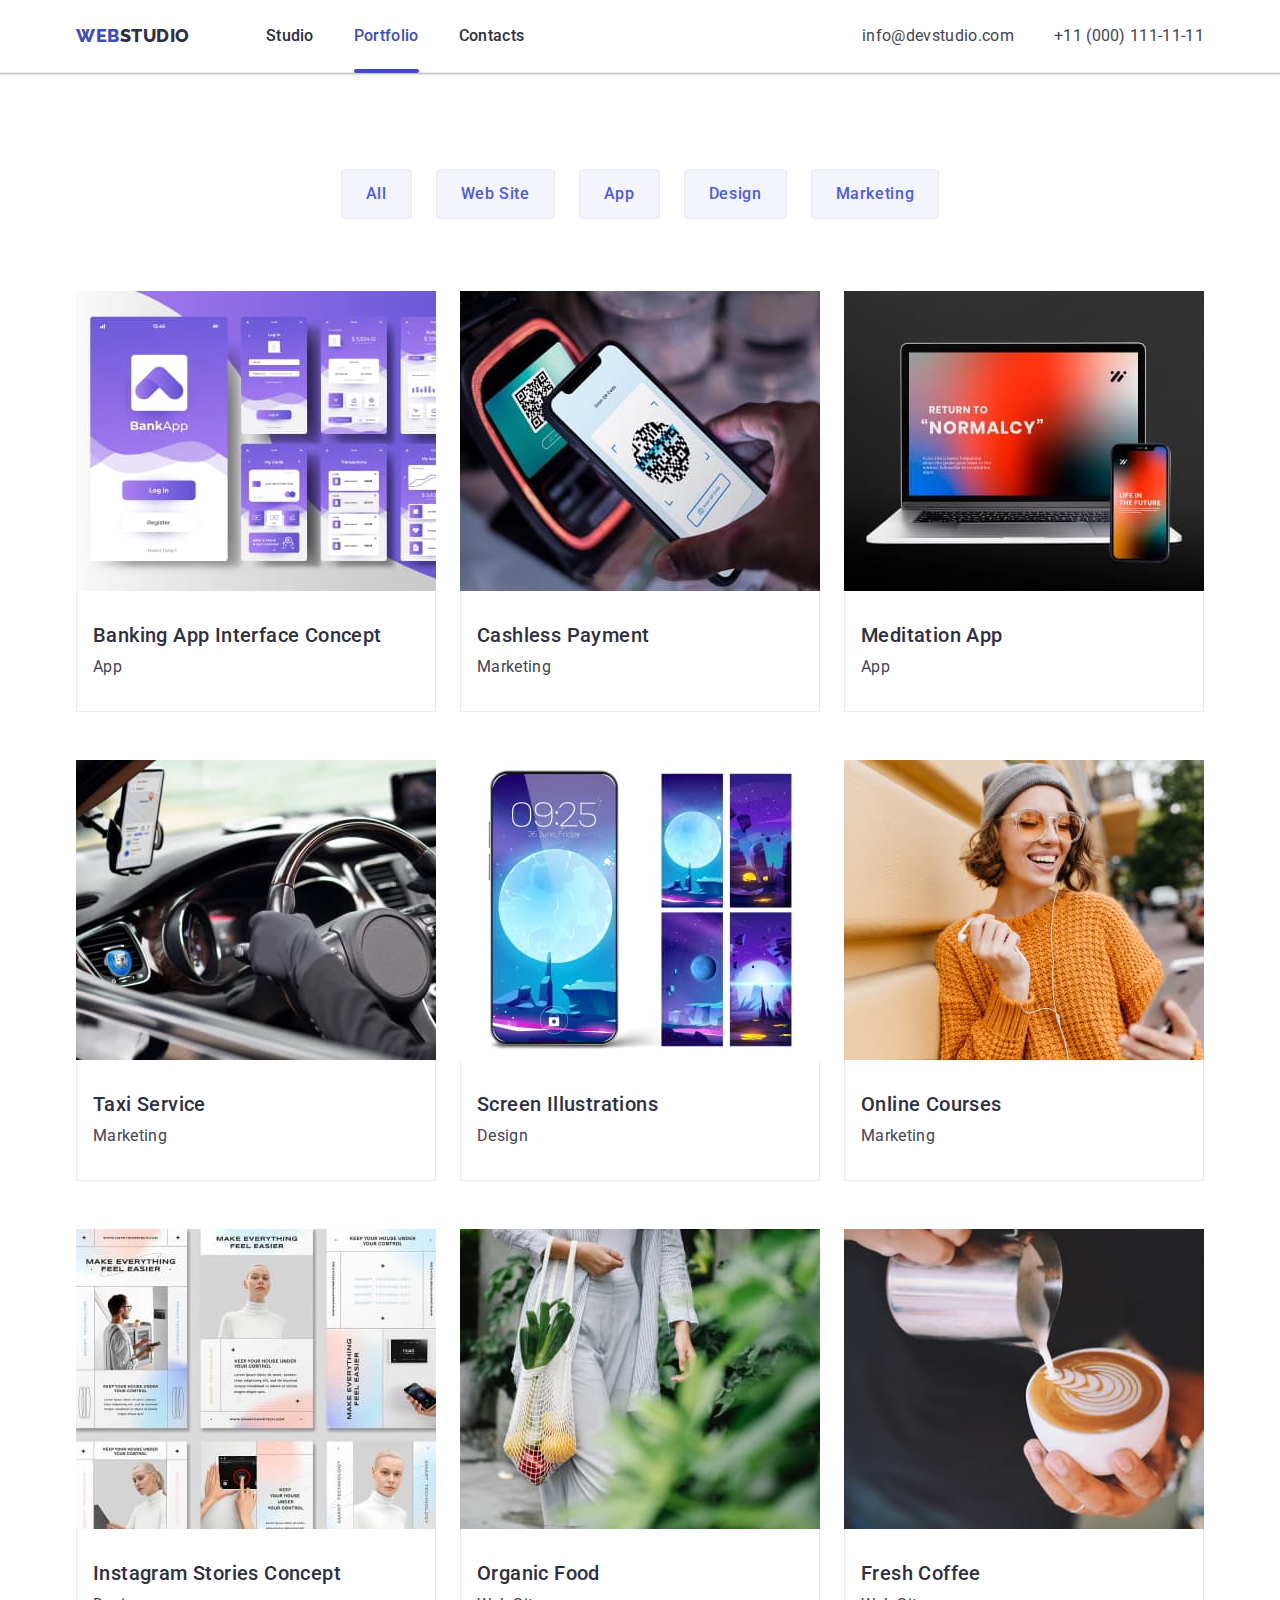
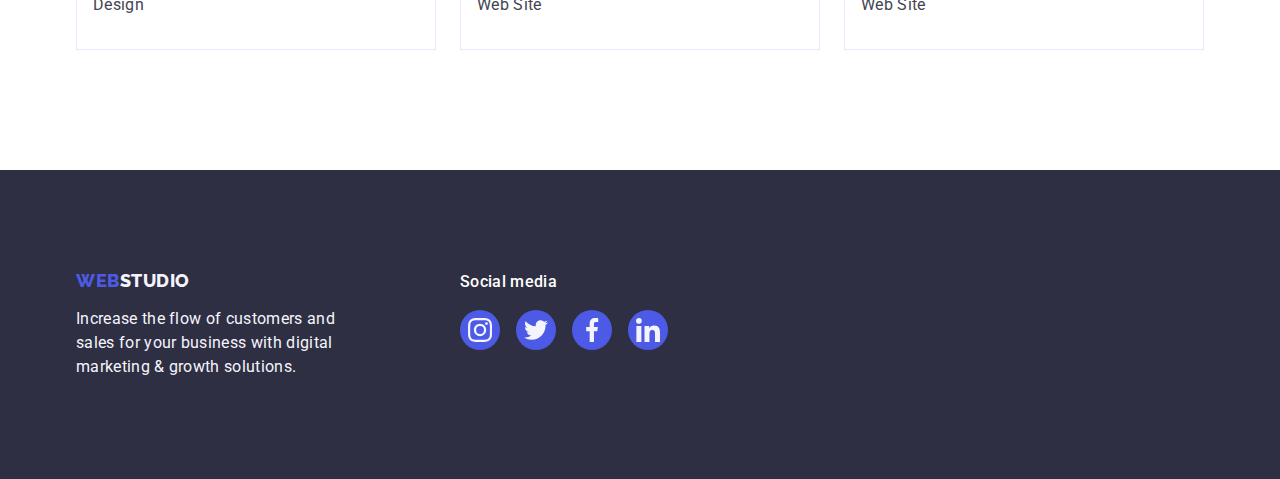
==== commit 17596629: "fresh" ====
--- a/portfolio.html
+++ b/portfolio.html
@@ -57,10 +57,11 @@
                 <ul class="catalog-list list">
                     <li class="catalog">
                         <a href="#" class="catalog-link link">
-                            <div class="catalog-change-container"><img src="./images/banking-app.jpg" alt="interface of apps" width="360"
-                                class="catalog-image link">
-                                <div class="overlay">
-                                    <p class="under-text">14 Stylish and User-Friendly App Design Concepts · Task Manager App · Calorie Tracker App ·
+                            <div class="catalog-change-container"><img src="./images/banking-app.jpg"
+                                    alt="interface of apps" width="360" class="catalog-image link">
+                                <div class="overlay">
+                                    <p class="under-text">14 Stylish and User-Friendly App Design Concepts · Task
+                                        Manager App · Calorie Tracker App ·
                                         Exotic Fruit Ecommerce App · Cloud Storage App</p>
                                 </div>
                             </div>
@@ -72,11 +73,13 @@
                     </li>
                     <li class="catalog">
                         <a href="#" class="catalog-link link">
-                            <div class="catalog-change-container"><img src="./images/cashless-payment.jpg" alt="payment with a phone" width="360"
-                                class="catalog-image link">
-                                <div class="overlay"><p class="under-text">14 Stylish and User-Friendly App Design Concepts · Task Manager App · Calorie Tracker App · Exotic Fruit Ecommerce App ·
-                                Cloud Storage App</p>
-                            </div>
+                            <div class="catalog-change-container"><img src="./images/cashless-payment.jpg"
+                                    alt="payment with a phone" width="360" class="catalog-image link">
+                                <div class="overlay">
+                                    <p class="under-text">14 Stylish and User-Friendly App Design Concepts · Task
+                                        Manager App · Calorie Tracker App ·
+                                        Exotic Fruit Ecommerce App · Cloud Storage App</p>
+                                </div>
                             </div>
                             <div class="app-container">
                                 <h2 class="catalog-offer">Cashless Payment</h2>
@@ -86,13 +89,13 @@
                     </li>
                     <li class="catalog">
                         <a href="#" class="catalog-link link">
-                            <div class="catalog-change-container"><img src="./images/meditation.jpg" alt="app on laptop to meditate" width="360"
-                                class="catalog-image link">
-                                <div class="overlay">
-                                <p class="under-text">14 Stylish and User-Friendly App Design Concepts · Task Manager App · Calorie Tracker App · Exotic
-                                    Fruit Ecommerce App ·
-                                    Cloud Storage App</p>
-                            </div>
+                            <div class="catalog-change-container"><img src="./images/meditation.jpg"
+                                    alt="app on laptop to meditate" width="360" class="catalog-image link">
+                                <div class="overlay">
+                                    <p class="under-text">14 Stylish and User-Friendly App Design Concepts · Task
+                                        Manager App · Calorie Tracker App ·
+                                        Exotic Fruit Ecommerce App · Cloud Storage App</p>
+                                </div>
                             </div>
                             <div class="app-container">
                                 <h2 class="catalog-offer">Meditation App</h2>
@@ -102,12 +105,13 @@
                     </li>
                     <li class="catalog">
                         <a href="#" class="catalog-link link">
-                            <div class="catalog-change-container"><img src="./images/taxi.jpg" alt="driving a taxi" width="360" class="catalog-image link">
-                                <div class="overlay">
-                                <p class="under-text">14 Stylish and User-Friendly App Design Concepts · Task Manager App · Calorie Tracker App · Exotic
-                                    Fruit Ecommerce App ·
-                                    Cloud Storage App</p>
-                            </div>
+                            <div class="catalog-change-container"><img src="./images/taxi.jpg" alt="driving a taxi"
+                                    width="360" class="catalog-image link">
+                                <div class="overlay">
+                                    <p class="under-text">14 Stylish and User-Friendly App Design Concepts · Task
+                                        Manager App · Calorie Tracker App ·
+                                        Exotic Fruit Ecommerce App · Cloud Storage App</p>
+                                </div>
                             </div>
                             <div class="app-container">
                                 <h2 class="catalog-offer">Taxi Service</h2>
@@ -117,13 +121,13 @@
                     </li>
                     <li class="catalog">
                         <a href="#" class="catalog-link link">
-                            <div class="catalog-change-container"><img src="./images/screen.jpg" alt="four screen illustrations and a mobile" width="360"
-                                class="catalog-image link">
-                                <div class="overlay">
-                                <p class="under-text">14 Stylish and User-Friendly App Design Concepts · Task Manager App · Calorie Tracker App · Exotic
-                                    Fruit Ecommerce App ·
-                                    Cloud Storage App</p>
-                            </div>
+                            <div class="catalog-change-container"><img src="./images/screen.jpg"
+                                    alt="four screen illustrations and a mobile" width="360" class="catalog-image link">
+                                <div class="overlay">
+                                    <p class="under-text">14 Stylish and User-Friendly App Design Concepts · Task
+                                        Manager App · Calorie Tracker App ·
+                                        Exotic Fruit Ecommerce App · Cloud Storage App</p>
+                                </div>
                             </div>
                             <div class="app-container">
                                 <h2 class="catalog-offer">Screen Illustrations</h2>
@@ -133,13 +137,13 @@
                     </li>
                     <li class="catalog">
                         <a href="#" class="catalog-link link">
-                            <div class="catalog-change-container"><img src="./images/online-courses.jpg" alt="a woman studying online" width="360"
-                                class="catalog-image link">
-                                <div class="overlay">
-                                <p class="under-text">14 Stylish and User-Friendly App Design Concepts · Task Manager App · Calorie Tracker App · Exotic
-                                    Fruit Ecommerce App ·
-                                    Cloud Storage App</p>
-                            </div>
+                            <div class="catalog-change-container"><img src="./images/online-courses.jpg"
+                                    alt="a woman studying online" width="360" class="catalog-image link">
+                                <div class="overlay">
+                                    <p class="under-text">14 Stylish and User-Friendly App Design Concepts · Task
+                                        Manager App · Calorie Tracker App ·
+                                        Exotic Fruit Ecommerce App · Cloud Storage App</p>
+                                </div>
                             </div>
                             <div class="app-container">
                                 <h2 class="catalog-offer">Online Courses</h2>
@@ -149,12 +153,13 @@
                     </li>
                     <li class="catalog">
                         <a href="#" class="catalog-link link">
-                            <div class="catalog-change-container"><img src="./images/instagram.jpg" alt="Instagram greed" width="360" class="catalog-image link">
-                            <div class="overlay">
-                            </div><p class="under-text">14 Stylish and User-Friendly App Design Concepts · Task Manager App · Calorie Tracker App · Exotic
-                                Fruit Ecommerce App ·
-                                Cloud Storage App</p>
-                            </div>
+                            <div class="catalog-change-container"><img src="./images/instagram.jpg"
+                                    alt="Instagram greed" width="360" class="catalog-image link">
+                                <div class="overlay">
+                                    <p class="under-text">14 Stylish and User-Friendly App Design Concepts · Task
+                                        Manager App · Calorie Tracker App ·
+                                        Exotic Fruit Ecommerce App · Cloud Storage App</p>
+                                </div>
                             </div>
                             <div class="app-container">
                                 <h2 class="catalog-offer">Instagram Stories Concept</h2>
@@ -164,13 +169,13 @@
                     </li>
                     <li class="catalog">
                         <a href="#" class="catalog-link link">
-                            <div class="catalog-change-container"><img src="./images/organic-food.jpg" alt="a woman carrying organic food" width="360"
-                                class="catalog-image link">
-                                <div class="overlay"></div>
-                                <p class="under-text">14 Stylish and User-Friendly App Design Concepts · Task Manager App · Calorie Tracker App · Exotic
-                                    Fruit Ecommerce App ·
-                                    Cloud Storage App</p>
-                            </div>
+                            <div class="catalog-change-container"><img src="./images/organic-food.jpg"
+                                    alt="a woman carrying organic food" width="360" class="catalog-image link">
+                                <div class="overlay">
+                                    <p class="under-text">14 Stylish and User-Friendly App Design Concepts · Task
+                                        Manager App · Calorie Tracker App ·
+                                        Exotic Fruit Ecommerce App · Cloud Storage App</p>
+                                </div>
                             </div>
                             <div class="app-container">
                                 <h2 class="catalog-offer">Organic Food</h2>
@@ -180,12 +185,13 @@
                     </li>
                     <li class="catalog">
                         <a href="#" class="catalog-link link">
-                            <div class="catalog-change-container"><img src="./images/fresh-coffee.jpg" alt="coffee with milk" width="360" class="catalog-image link">
-                            <div class="overlay">
-                            <p class="under-text">14 Stylish and User-Friendly App Design Concepts · Task Manager App · Calorie Tracker App · Exotic
-                                Fruit Ecommerce App ·
-                                Cloud Storage App</p>
-                            </div>
+                            <div class="catalog-change-container"><img src="./images/fresh-coffee.jpg"
+                                    alt="coffee with milk" width="360" class="catalog-image link">
+                                <div class="overlay">
+                                    <p class="under-text">14 Stylish and User-Friendly App Design Concepts · Task
+                                        Manager App · Calorie Tracker App ·
+                                        Exotic Fruit Ecommerce App · Cloud Storage App</p>
+                                </div>
                             </div>
                             <div class="app-container">
                                 <h2 class="catalog-offer">Fresh Coffee</h2>
@@ -210,48 +216,37 @@
                 <p class="socials-text">Social media</p>
                 <ul class="socials-footer-list list">
                     <li class="socials-footer-icon">
-                        <a href="#" class="socials-footer-link" target="_blank"><svg class="network-footer-icon" width="24"
-                                height="24">
+                        <a href="#" class="socials-footer-link" target="_blank"><svg class="network-footer-icon"
+                                width="24" height="24">
                                 <use href="./images/icons.svg#icon-instagram-2"></use>
                             </svg>
                         </a>
                     </li>
                     <li class="socials-footer-icon">
-                        <a href="#" class="socials-footer-link" target="_blank"><svg class="network-footer-icon" width="24"
-                                height="24">
+                        <a href="#" class="socials-footer-link" target="_blank"><svg class="network-footer-icon"
+                                width="24" height="24">
                                 <use href="./images/icons.svg#icon-twitter-1"></use>
                             </svg>
                         </a>
                     </li>
                     <li class="socials-footer-icon">
-                        <a href="#" class="socials-footer-link" target="_blank"><svg class="network-footer-icon" width="24"
-                                height="24">
+                        <a href="#" class="socials-footer-link" target="_blank"><svg class="network-footer-icon"
+                                width="24" height="24">
                                 <use href="./images/icons.svg#icon-facebook-1">
                                 </use>
                             </svg>
                         </a>
                     </li>
                     <li class="socials-footer-icon">
-                        <a href="#" class="socials-footer-link" target="_blank"><svg class="network-footer-icon" width="24"
-                                height="24">
+                        <a href="#" class="socials-footer-link" target="_blank"><svg class="network-footer-icon"
+                                width="24" height="24">
                                 <use href="./images/icons.svg#icon-linkedin-1"></use>
                             </svg>
                         </a>
                     </li>
                 </ul>
             </div>
-            <div class="subscribe-container">
-                <p class="subsribe-text">Subscribe</p>
-                <form class="subscribe-form">
-                    <label class="subscribe">
-                        <input class="subscribe-field" type="email" name="email" placeholder="E-mail" />
-                    </label>
-                    <button class="subscribe-button" type="submit">Subscribe <svg class="send-footer-icon" width="24"
-                            height="24">
-                            <use href="./images/icons.svg#icon-icon-send"></use>
-                        </svg></button>
-                </form>
-            </div>
+
         </div>
     </footer>
     <div data-modal="" class="modal-container is-hidden">
@@ -264,6 +259,6 @@
         </div>
     </div>
     <script src="./js/modal.js"></script>
-    </body>
+</body>
 
 </html>--- a/css/styles.css
+++ b/css/styles.css
@@ -59,8 +59,8 @@
     --font-weight: 500;
     --address-color: #434455;
     --button: #e7e9fc;
-    --icon-color:#8e8f99;
-    --footer-icon:#f4f4fd;
+    --icon-color: #8e8f99;
+    --footer-icon: #f4f4fd;
 }
 
 .header-logo-one {
@@ -119,8 +119,8 @@
     position: absolute;
     left: 0;
     bottom: -1px;
-    height: 4px;  
-    width: 100%;  
+    height: 4px;
+    width: 100%;
     background-color: #404bbf;
     border-radius: 2px;
 }
@@ -198,6 +198,7 @@
     color: #2E2F42;
     width: 100%;
 }
+
 .header-menu-link.current {
     color: #404bbf;
 }
@@ -274,7 +275,7 @@
     max-width: 1440px;
     margin: 0 auto;
     background-image: linear-gradient(rgba(46, 47, 66, 0.7),
-            rgba(46, 47, 66, 0.7)),url(../images/people-office.jpg);
+            rgba(46, 47, 66, 0.7)), url(../images/people-office.jpg);
     background-repeat: no-repeat;
 }
 
@@ -377,7 +378,7 @@
     margin-left: auto;
 }
 
-.strategy-container{
+.strategy-container {
     display: flex;
     align-items: center;
     justify-content: center;
@@ -386,6 +387,7 @@
     border-radius: 4px;
     margin-bottom: 8px;
 }
+
 .button-web-studio {
     display: block;
     background-color: #4D5AE5;
@@ -460,17 +462,24 @@
 .catalog {
     width: calc((100% - 48px) / 3);
     transition: box-shadow 250ms cubic-bezier(0.4, 0, 0.2, 1);
-    display: block;  
-
-}
-.catalog-link{
+    display: block;
+
+}
+
+.catalog:hover .under-text,
+.catalog:focus .under-text {
+    transform: translateY(0%);
+}
+
+.catalog-link {
     display: block;
     transition: box-shadow 250ms cubic-bezier(0.4, 0, 0.2, 1);
 }
-.catalog-link:hover, 
+
+.catalog-link:hover,
 .catalog-link:focus {
-    box-shadow: 0px 1px 6px rgba(46, 47, 66, 0.08), 0px 1px 1px rgba(46, 47, 66, 0.16), 0px 2px 1px rgba(46, 47, 66, 0.08); 
-    
+    box-shadow: 0px 1px 6px rgba(46, 47, 66, 0.08), 0px 1px 1px rgba(46, 47, 66, 0.16), 0px 2px 1px rgba(46, 47, 66, 0.08);
+
 }
 
 .catalog-list {
@@ -479,7 +488,8 @@
     flex-wrap: wrap;
     row-gap: 48px;
 }
-.catalog-change-container{
+
+.catalog-change-container {
     position: relative;
     overflow: hidden;
 }
@@ -524,19 +534,36 @@
     justify-content: center;
     text-align: center;
 }
+
+.customer-icon {
+    fill: currentColor;
+}
+
+.social-icon {
+    color: var(--footer-icon);
+}
+
 .under-text {
     color: #F4F4FD;
     font-weight: 400;
-    margin-top: 40px;
-    margin-left: 32px;
-    margin-right: 32px;
+    position: absolute;
+    top: 0;
     font-size: 16px;
-    line-height: 24px;
-}
-.customers-item{
-   height: 88px;
-   width: calc((100% - 120px) / 6);
-   color: var(--icon-color);
+    line-height: 1.5;
+    letter-spacing: 0.02em;
+    padding: 40px 32px;
+    color: var(--footer-icon);
+    background-color: #4d5ae5;
+    height: 100%;
+    width: 100%;
+    transform: translateY(100%);
+    transition: transform 250ms cubic-bezier(0.4, 0, 0.2, 1);
+}
+
+.customers-item {
+    height: 88px;
+    width: calc((100% - 120px) / 6);
+    color: var(--icon-color);
 }
 
 .subscribe-text {
@@ -547,6 +574,7 @@
     letter-spacing: 0.02em;
     color: #ffffff;
 }
+
 .customers-link {
     border: 1px solid rgba(142, 143, 153, 1);
     border-radius: 4px;
@@ -558,18 +586,20 @@
     align-items: center;
     transition: border-color 250ms cubic-bezier(0.4, 0, 0.2, 1),
         color 250ms cubic-bezier(0.4, 0, 0.2, 1);
-    color:var(--icon-color)
-}
-
-.customers-link:hover, .customers-link:focus{
+    color: var(--icon-color)
+}
+
+.customers-link:hover,
+.customers-link:focus {
     border-color: #404bbf;
     color: #404bbf;
 }
 
-.customers{
+.customers {
     padding-top: 120px;
     padding-bottom: 120px;
 }
+
 .footer {
     color: #F4F4FD;
     size: 16px;
@@ -577,33 +607,38 @@
     background-color: #2E2F42;
     padding: 100px 0 100px;
 }
-.socials-icons{
+
+.socials-icons {
     display: flex;
     justify-content: center;
     margin: 0;
     gap: 24px;
 }
+
 .social-item {
     width: 40px;
     height: 40px;
 }
 
-.social-media{
+.social-media {
     width: 100%;
     height: 100%;
-    background-color:var(--primary-color);
+    background-color: var(--primary-color);
     border-radius: 50%;
     display: flex;
     align-items: center;
     justify-content: center;
     transition: background-color 250ms cubic-bezier(0.4, 0, 0.2, 1);
 }
-.social-media:hover{
+
+.social-media:hover {
     background-color: #404bbf;
 }
-.social-media:focus{
+
+.social-media:focus {
     background-color: #404bbf;
 }
+
 .footer-logo-one {
     color: #4D5AE5;
     font-family: "Raleway", sans-serif;
@@ -630,16 +665,17 @@
     display: flex;
     align-items: baseline;
 }
+
 .footer-logo-division {
     margin-right: 120px;
 }
 
-.socials-text{
+.socials-text {
     font-weight: 500;
     font-size: 16px;
     line-height: 1.5;
     letter-spacing: 0.02em;
-    color:var(--background-color);
+    color: var(--background-color);
     margin-bottom: 16px;
 }
 
@@ -665,7 +701,7 @@
 
 
 
-.socials-footer-list{
+.socials-footer-list {
     display: flex;
     gap: 16px;
     width: 100%;
@@ -675,7 +711,8 @@
     width: 40px;
     height: 40px;
 }
-.modal-container{
+
+.modal-container {
     position: fixed;
     top: 0;
     left: 0;
@@ -690,21 +727,26 @@
 }
 
 .name-form-space {
-font-size: 12px;
-line-height: 1.17;
-letter-spacing: 0.04em;
-color: var(--icon-color);
-display: block;
-}
+    font-size: 12px;
+    line-height: 1.17;
+    letter-spacing: 0.04em;
+    color: var(--icon-color);
+    display: block;
+}
+
 .feedback {
     font-weight: 500;
     font-size: 16px;
     line-height: 1.5;
     text-align: center;
     letter-spacing: 0.02em;
-    color:var(--text-color);
+    color: var(--text-color);
     margin-bottom: 16px;
 
+}
+
+.subscribe {
+    padding-bottom: 16px;
 }
 
 .subscribe-field {
@@ -713,13 +755,16 @@
     border-radius: 4px;
     width: 264px;
     height: 40px;
-    font-weight: 400;
+    display: flex;
     font-size: 12px;
     line-height: 1.5;
     letter-spacing: 0.04em;
     padding-left: 16px;
     filter: drop-shadow(0px 4px 4px rgba(0, 0, 0, 0.15));
-
+}
+
+.network-footer-icon {
+    fill: var(--footer-icon);
 }
 
 .subscribe-field::placeholder {
@@ -743,17 +788,23 @@
     letter-spacing: 0.04em;
     transition: background-color 250ms cubic-bezier(0.4, 0, 0.2, 1);
     cursor: pointer;
+    gap: 24px;
     padding-bottom: 8px;
     padding-left: 24px;
     padding-right: 16px;
     padding-top: 8px
 }
 
-.subscribe-form{
-    display:flex;
-    gap: 24px
-}
-.is-hidden{
+
+.subscribe-form {
+    padding-top: 16px;
+    display: flex;
+    gap: 24px;
+}
+
+
+
+.is-hidden {
     opacity: 0;
     visibility: hidden;
     pointer-events: none;
@@ -765,6 +816,7 @@
     outline: none;
     fill: #ffffff;
 }
+
 .modal-button:hover {
     background-color: #404bbf;
     border: none;
@@ -789,7 +841,7 @@
     transition: transform 250ms cubic-bezier(0.4, 0, 0.2, 1);
 }
 
-.modal-button{
+.modal-button {
     position: absolute;
     top: 24px;
     right: 24px;
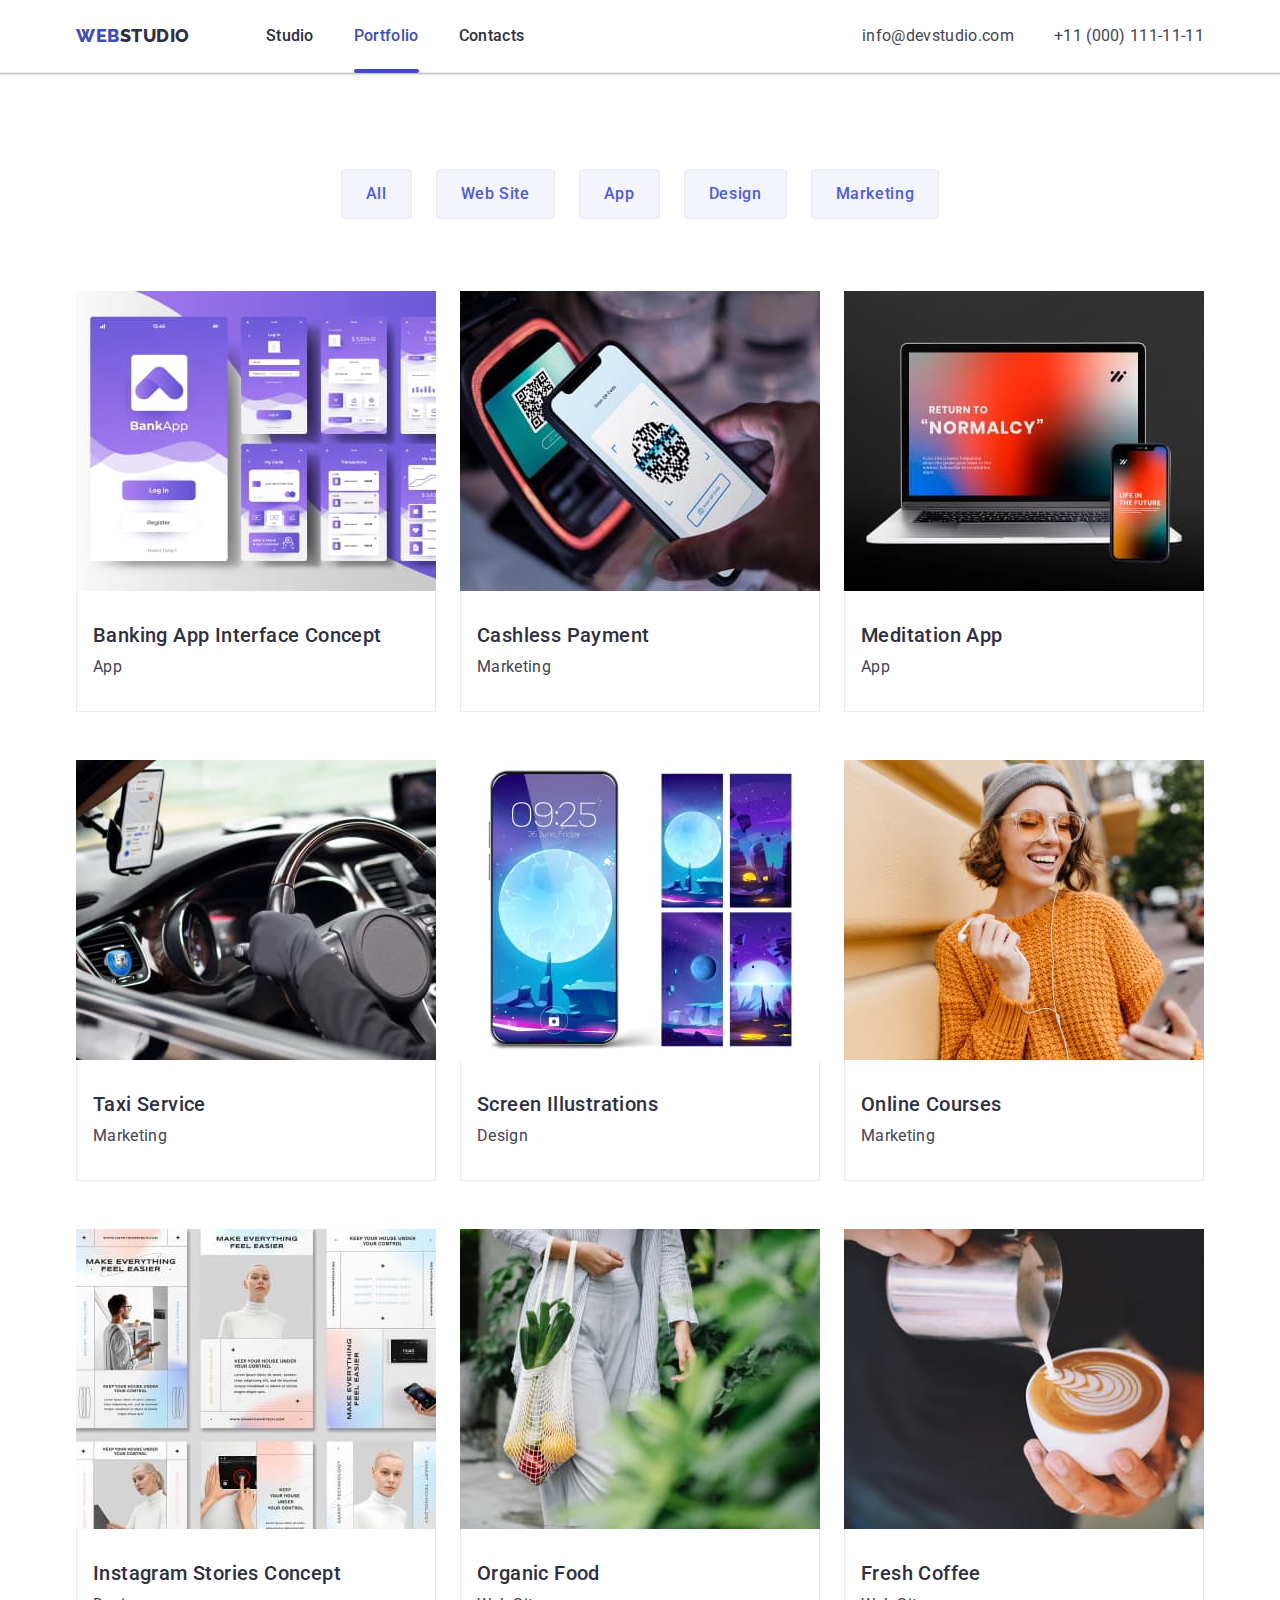
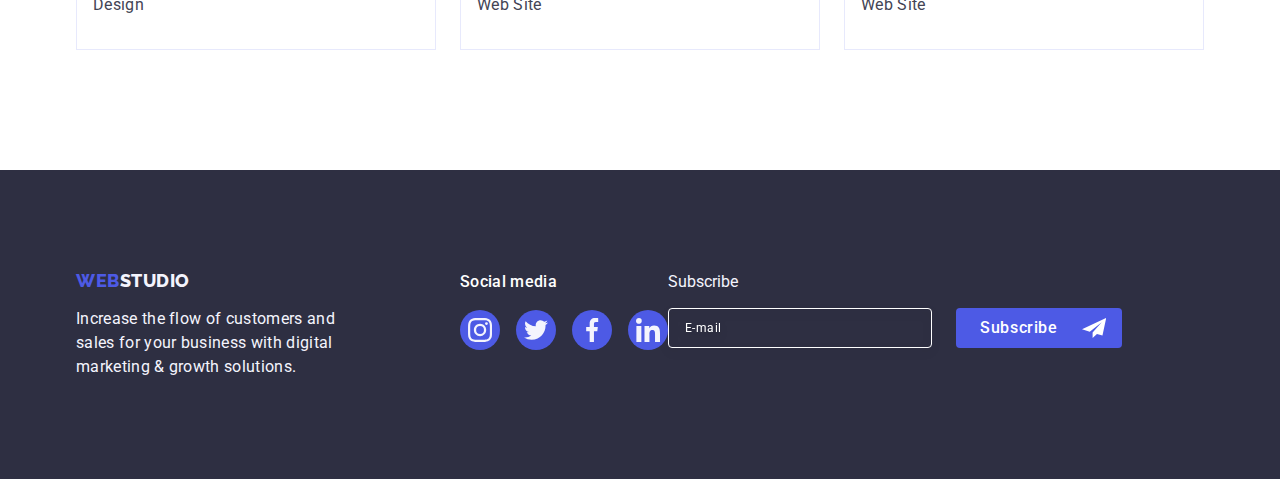
==== commit 425d0449: "footer and modals ready" ====
--- a/portfolio.html
+++ b/portfolio.html
@@ -216,37 +216,48 @@
                 <p class="socials-text">Social media</p>
                 <ul class="socials-footer-list list">
                     <li class="socials-footer-icon">
-                        <a href="#" class="socials-footer-link" target="_blank"><svg class="network-footer-icon"
-                                width="24" height="24">
+                        <a href="#" class="socials-footer-link" target="_blank"><svg class="network-footer-icon" width="24"
+                                height="24">
                                 <use href="./images/icons.svg#icon-instagram-2"></use>
                             </svg>
                         </a>
                     </li>
                     <li class="socials-footer-icon">
-                        <a href="#" class="socials-footer-link" target="_blank"><svg class="network-footer-icon"
-                                width="24" height="24">
+                        <a href="#" class="socials-footer-link" target="_blank"><svg class="network-footer-icon" width="24"
+                                height="24">
                                 <use href="./images/icons.svg#icon-twitter-1"></use>
                             </svg>
                         </a>
                     </li>
                     <li class="socials-footer-icon">
-                        <a href="#" class="socials-footer-link" target="_blank"><svg class="network-footer-icon"
-                                width="24" height="24">
+                        <a href="#" class="socials-footer-link" target="_blank"><svg class="network-footer-icon" width="24"
+                                height="24">
                                 <use href="./images/icons.svg#icon-facebook-1">
                                 </use>
                             </svg>
                         </a>
                     </li>
                     <li class="socials-footer-icon">
-                        <a href="#" class="socials-footer-link" target="_blank"><svg class="network-footer-icon"
-                                width="24" height="24">
+                        <a href="#" class="socials-footer-link" target="_blank"><svg class="network-footer-icon" width="24"
+                                height="24">
                                 <use href="./images/icons.svg#icon-linkedin-1"></use>
                             </svg>
                         </a>
                     </li>
                 </ul>
             </div>
-
+            <div class="subscribe-container">
+                <p class="subsribe-text">Subscribe</p>
+                <form class="subscribe-form">
+                    <label class="subscribe">
+                        <input class="subscribe-field" type="email" name="email" placeholder="E-mail" />
+                    </label>
+                    <button class="subscribe-button" type="submit">Subscribe <svg class="send-footer-icon" width="24"
+                            height="24">
+                            <use href="./images/icons.svg#icon-icon-send"></use>
+                        </svg></button>
+                </form>
+            </div>
         </div>
     </footer>
     <div data-modal="" class="modal-container is-hidden">
--- a/css/styles.css
+++ b/css/styles.css
@@ -61,6 +61,7 @@
     --button: #e7e9fc;
     --icon-color: #8e8f99;
     --footer-icon: #f4f4fd;
+    --span-icon: #404bbf;
 }
 
 .header-logo-one {
@@ -566,7 +567,7 @@
     color: var(--icon-color);
 }
 
-.subscribe-text {
+.subscribe-mail {
     margin-bottom: 16px;
     font-weight: 500;
     font-size: 16px;
@@ -722,7 +723,7 @@
     transition: opacity 250ms cubic-bezier(0.4, 0, 0.2, 1), visibility 250ms cubic-bezier(0.4, 0, 0.2, 1);
 }
 
-.name-form-container {
+.form-container {
     margin-bottom: 8px;
 }
 
@@ -732,8 +733,116 @@
     letter-spacing: 0.04em;
     color: var(--icon-color);
     display: block;
-}
-
+    margin-bottom: 4px;
+}
+
+.info-input {
+    width: 100%;
+    height: 40px;
+    border: 1px solid rgba(46, 47, 66, 0.4);
+    border-radius: 4px;
+    background-color: transparent;
+    padding-left: 38px;
+    outline: transparent;
+    transition: border-color 250ms cubic-bezier(0.4, 0, 0.2, 1);
+}
+
+.info-input:focus {
+    border-color: #4D5AE5;
+}
+
+.post-icon {
+    position: absolute;
+    left: 16px;
+    top: 50%;
+    transform: translateY(-50%);
+    transition: fill 250ms cubic-bezier(0.4, 0, 0.2, 1);
+}
+
+.info-input:focus .post-icon {
+    fill: #4D5AE5;
+}
+
+.comment-form-container {
+    margin-bottom: 16px;
+}
+
+.comment-area {
+    width: 100%;
+    height: 120px;
+    font-size: 12px;
+    line-height: 1.17;
+    letter-spacing: 0.04em;
+    color: rgba(46, 47, 66, 0.4);
+    border: 1px solid rgba(46, 47, 66, 0.4);
+    border-radius: 4px;
+    background-color: transparent;
+    padding: 8px 16px;
+    outline: transparent;
+    resize: none;
+    transition: border-color 250ms cubic-bezier(0.4, 0, 0.2, 1);
+}
+
+.comment-area:focus {
+    border-color: #4D5AE5;
+}
+
+.checkbox-container {
+    margin-bottom: 24px;
+}
+
+.checkbox-detail {
+    font-size: 12px;
+    line-height: 1.17;
+    letter-spacing: 0.04em;
+    color:var(--icon-color);
+}
+
+.checkbox-detail-span {
+    width: 16px;
+    height: 16px;
+    border: 1px solid rgba(46, 47, 66, 0.4);
+    border-radius: 2px;
+    transition: background-color 250ms cubic-bezier(0.4, 0, 0.2, 1), border 250ms cubic-bezier(0.4, 0, 0.2, 1), fill 250ms cubic-bezier(0.4, 0, 0.2, 1);
+    display: inline-flex;
+    align-items: center;
+    justify-content: center;
+    fill: transparent;
+}
+
+.checkbox-privacy:checked .checkbox-detail-span{
+    background-color:var(--span-icon);
+    fill: #F4F4FD;
+
+}
+
+.privacy-pol-link{
+    color: var(--primary-color);
+}
+
+.final-send-button {
+    display: block;
+    min-width: 169px;
+    height: 56px;
+    font-weight: 500;
+    line-height: 1.5;
+    letter-spacing: 0.04em;
+    color: #ffffff;
+    cursor: pointer;
+    background-color: #4D5AE5;
+    border: none;
+    border-radius: 4px;
+    font-weight: 500;
+    line-height: 1.5;
+    letter-spacing: 0.04em;
+    color: #ffffff;
+    cursor: pointer;
+    border-radius: 4px;
+    transition: background-color 250ms cubic-bezier(0.4, 0, 0.2, 1);
+}
+.send-container {
+    position: relative;
+}
 .feedback {
     font-weight: 500;
     font-size: 16px;
@@ -756,6 +865,7 @@
     width: 264px;
     height: 40px;
     display: flex;
+    color: #ffffff;
     font-size: 12px;
     line-height: 1.5;
     letter-spacing: 0.04em;
@@ -768,7 +878,7 @@
 }
 
 .subscribe-field::placeholder {
-    color: #FFFFFF;
+    color: #ffffff;
 }
 
 .subscribe-button {
